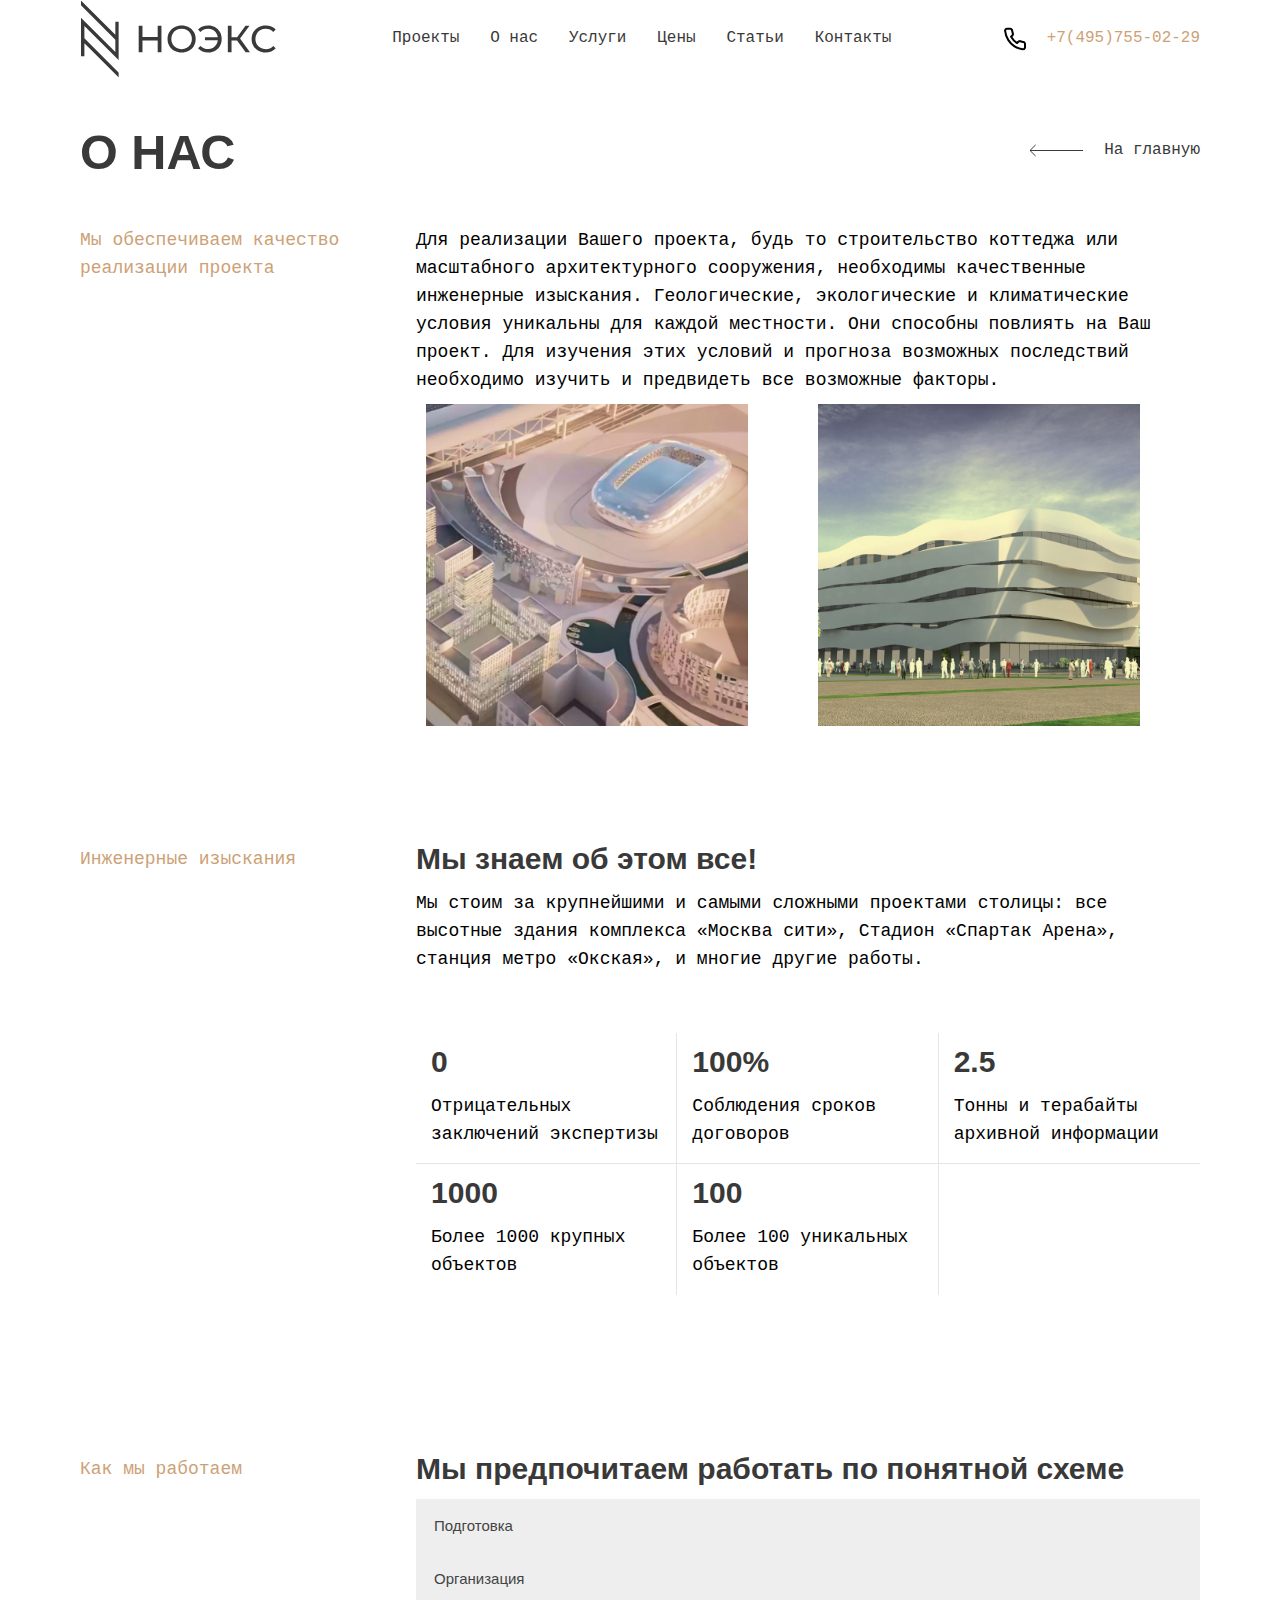
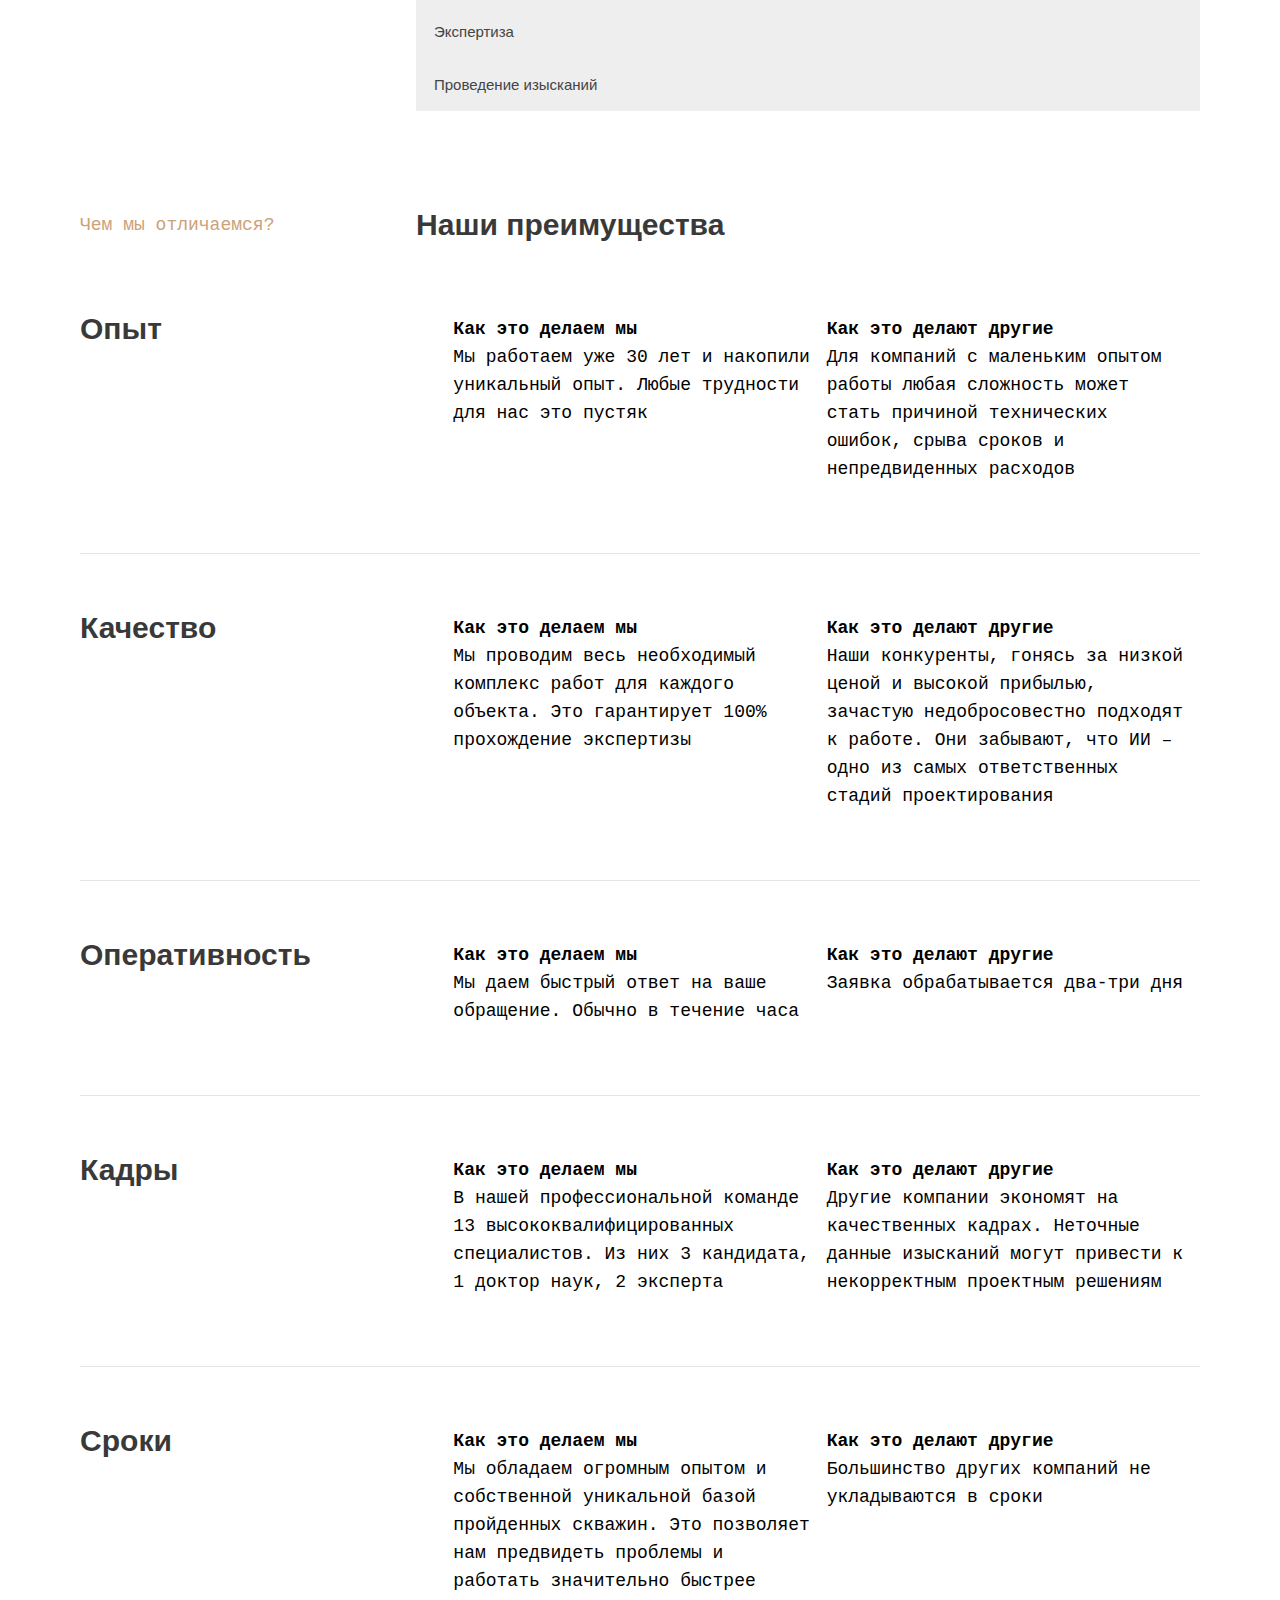
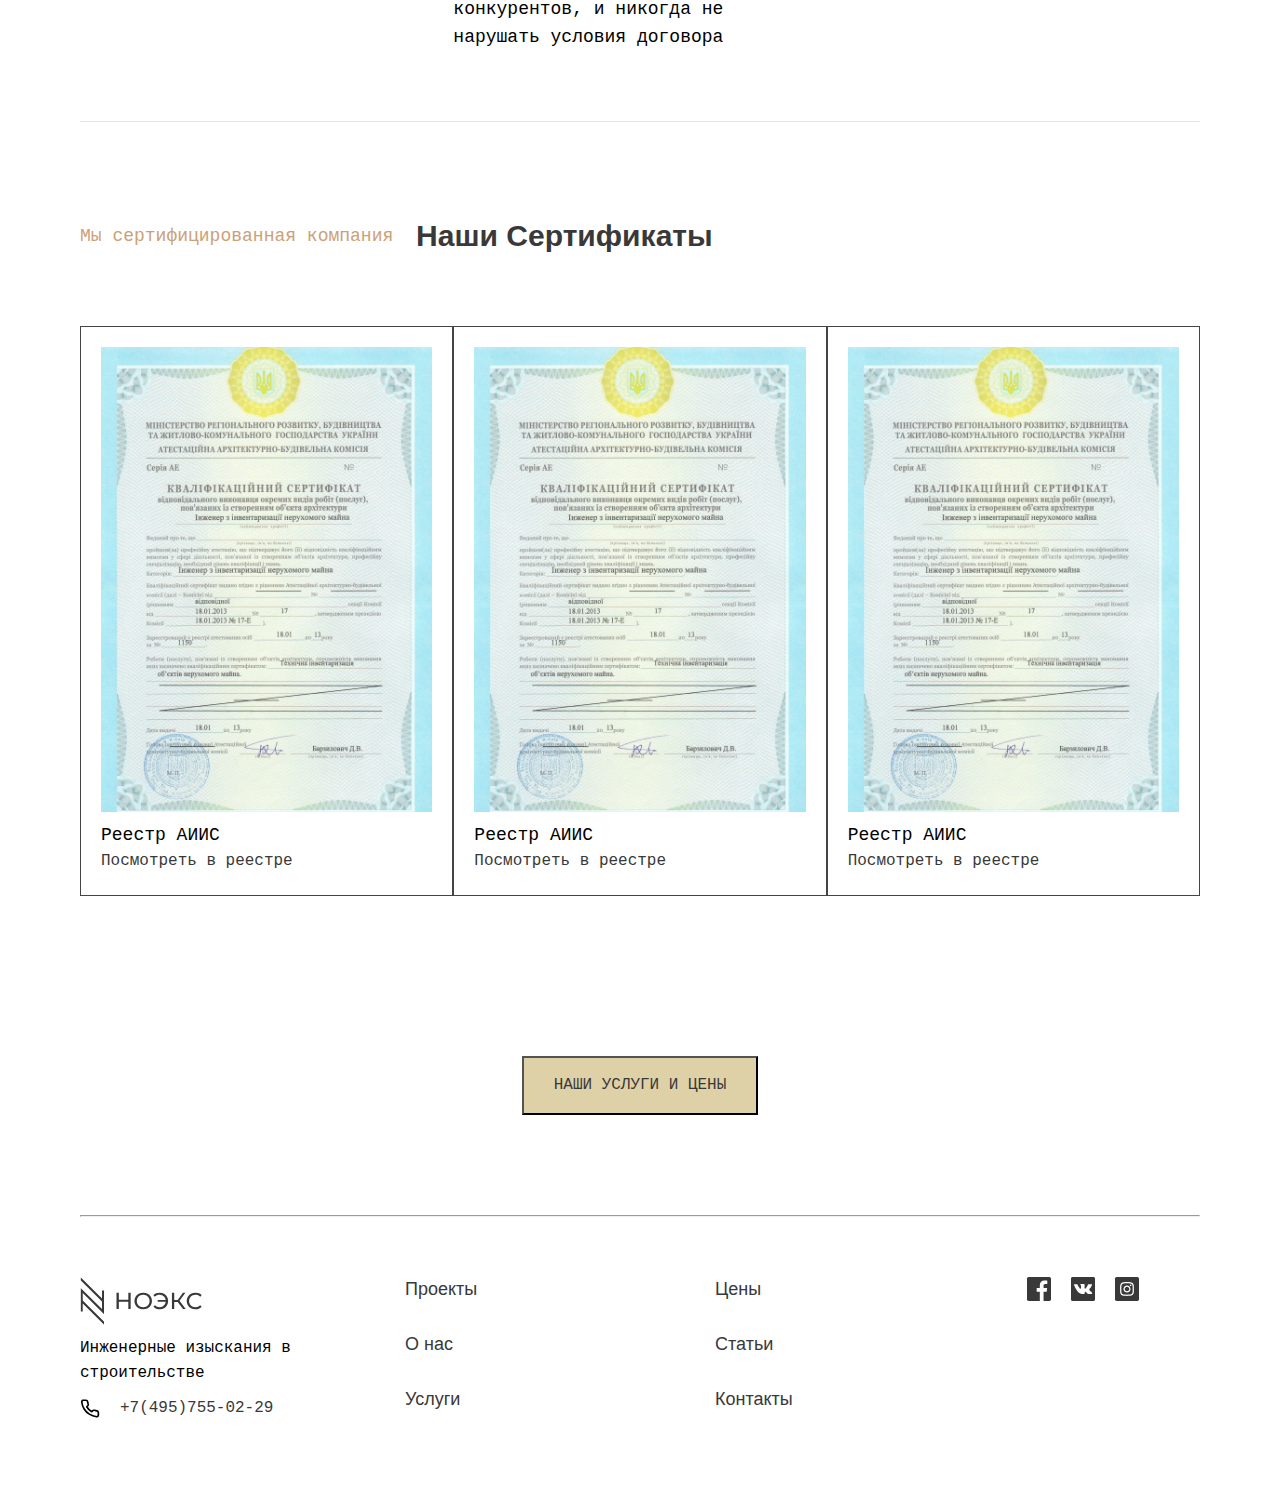
==== pages/about.html @ 6d57ddf1 "projects" ====
<!DOCTYPE html>
<html lang="ua">
<head>
    <meta charset="UTF-8">
    <meta name="viewport" content="width=device-width, initial-scale=1">
    <title>О нас</title>
    <link rel="stylesheet" href="../css/style.css">
</head>
<body>
<header>
    <div class="container">
        <div class="header">
            <div class="hamburger-menu">
                <input id="menu__toggle" type="checkbox"/>
                <label class="menu__btn" for="menu__toggle">
                    <span></span>
                </label>

                <ul class="menu__box">
                    <li><a class="menu__item" href="projects.html">Проекты</a></li>
                    <li><a class="menu__item" href="about.html">О нас</a></li>
                    <li><a class="menu__item" href="services.html">Услуги</a></li>
                    <li><a class="menu__item" href="prices.html">Цены</a></li>
                    <li><a class="menu__item" href="news.html">Статьи</a></li>
                    <li><a class="menu__item" href="contacts.html">Контакты</a></li>
                </ul>
            </div>
            <div class="logo">
                <img alt="logo" src="../images/icons/logo.svg">
            </div>
            <div class="menu_phone">
                <a href="tel:+74957550229">
                    <img src="../images/icons/phone.svg" alt="phone">
                </a>
            </div>
            <div class="navbar">
                <ul>
                    <li><a href="projects.html">Проекты</a></li>
                    <li><a href="about.html">О нас</a></li>
                    <li><a href="services.html">Услуги</a></li>
                    <li><a href="prices.html">Цены</a></li>
                    <li><a href="news.html">Статьи</a></li>
                    <li><a href="contacts.html">Контакты</a></li>
                </ul>
            </div>
            <div class="phone">
                <a href="tel:+74957550229">
                    <img src="../images/icons/phone.svg" alt="phone">
                    +7(495)755-02-29
                </a>
            </div>
        </div>
    </div>
</header>
<main>
    <div class="container">
        <div class="container-tittle">
            <div>
                <h1>О нас</h1>
            </div>
            <div>
                <a href="../index.html">
                    <img src="../images/arrow.svg" alt="arrow">
                    На главную
                </a>
            </div>
        </div>
        <section class="section section-2">
            <div class="section-container">
                <div class=" flex flex-row info-side">
                    <p class="category">Мы обеспечиваем качество реализации проекта</p>
                </div>
                <div class="flex flex-column content-side">
                    <div>
                        <p>Для реализации Вашего проекта, будь то строительство коттеджа или масштабного архитектурного
                            сооружения, необходимы качественные инженерные изыскания. Геологические, экологические и
                            климатические условия уникальны для каждой местности. Они способны повлиять на Ваш проект.
                            Для изучения этих условий и прогноза возможных последствий необходимо изучить и предвидеть
                            все возможные факторы.</p>
                    </div>
                    <div class="flex flex-row justify-container-between">
                        <div class="img-container">
                            <img src="../images/about/sec-1_img-1.png" alt="img-1">
                        </div>
                        <div class="img-container">
                            <img src="../images/about/sec-1_img-2.png" alt="img-2">
                        </div>
                    </div>

                </div>
            </div>
        </section>
        <section class="section section-3">
            <div class="section-container">
                <div class="flex flex-row info-side">
                    <p class="category">Инженерные изыскания</p>
                </div>
                <div class="flex flex-column content-side">
                    <div class="">
                        <h3>Мы знаем об этом все!</h3>
                        <p>Мы стоим за крупнейшими и самыми сложными проектами столицы: все высотные здания комплекса
                            «Москва сити», Стадион «Спартак Арена», станция метро «Окская», и многие другие работы.</p>
                    </div>
                    <div class="item-container">
                        <div class="item border-bottom border-right">
                            <h3>0</h3>
                            <p>Отрицательных заключений экспертизы</p>
                        </div>
                        <div class="item border-bottom border-right">
                            <h3>100%</h3>
                            <p>Соблюдения сроков договоров</p>
                        </div>
                        <div class="item border-bottom">
                            <h3>2.5</h3>
                            <p>Тонны и терабайты архивной информации</p>
                        </div>
                        <div class="item border-right ">
                            <h3>1000</h3>
                            <p>Более 1000 крупных объектов</p>
                        </div>
                        <div class="item border-right">
                            <h3>100</h3>
                            <p>Более 100 уникальных объектов</p>
                        </div>
                    </div>
                </div>
            </div>
        </section>
        <section class="section section-4">
            <div class="section-container">
                <div class="category info-side">
                    <p>Как мы работаем</p>
                </div>
                <div class="flex flex-column content-side">
                    <div>
                        <h3>Мы предпочитаем работать по понятной схеме</h3>
                    </div>
                    <div class="accordion-container">
                        <!--TODO:accordion                        -->
                        <button class="accordion">Подготовка</button>
                        <div class="panel">Lorem ipsum dolor sit amet, consectetur adipisicing elit. Quisquam repellat
                            similique vero voluptate? A commodi cupiditate dicta, dignissimos dolor earum illum itaque,
                            iusto nesciunt officia officiis omnis ratione rerum sunt.
                        </div>
                        <button class="accordion">Организация</button>
                        <div class="panel">Lorem ipsum dolor sit amet, consectetur adipisicing elit. Alias aliquid amet
                            atque, culpa debitis dolore esse illum ipsa iure laboriosam laborum libero maxime odio omnis
                            pariatur quas, quis quos sit.
                        </div>
                        <button class="accordion">Экспертиза</button>
                        <div class="panel">Lorem ipsum dolor sit amet, consectetur adipisicing elit. Accusamus aut autem
                            blanditiis ea, esse eveniet facere id ipsam ipsum modi molestiae neque officia quae quia quo
                            sunt tenetur voluptas voluptatem!
                        </div>
                        <button class="accordion">Проведение изысканий</button>
                        <div class="panel">Lorem ipsum dolor sit amet, consectetur adipisicing elit. Adipisci aspernatur
                            beatae commodi dolor est expedita ipsum, itaque, modi natus, odio officia optio sunt ullam!
                            Cumque quibusdam quis totam. Ea, laboriosam?
                        </div>
                    </div>

                </div>
            </div>
        </section>
        <section class="section section-5">
            <div class="section-container flex-column">
                <div class="flex flex-row">
                    <div class="info-side">
                        <p class="category">Чем мы отличаемся?</p>
                    </div>
                    <div class="content-side">
                        <h3>Наши преимущества</h3>
                    </div>

                </div>
                <div>
                    <div class="flex flex-row item-container">
                        <div class="item">
                            <h3>Опыт</h3>
                        </div>
                        <div class="item">
                            <h4>Как это делаем мы</h4>
                            <p>Мы работаем уже 30 лет и накопили уникальный опыт. Любые трудности для нас это пустяк</p>
                        </div>
                        <div class="item">
                            <h4>Как это делают другие</h4>
                            <p>Для компаний с маленьким опытом работы любая сложность может стать причиной технических
                                ошибок, срыва сроков и непредвиденных расходов</p>
                        </div>
                    </div>
                    <div class="flex flex-row item-container">
                        <div class="item">
                            <h3>Качество</h3>
                        </div>
                        <div class="item">
                            <h4>Как это делаем мы</h4>
                            <p>Мы проводим весь необходимый комплекс работ для каждого объекта. Это гарантирует 100%
                                прохождение экспертизы</p>
                        </div>
                        <div class="item">
                            <h4>Как это делают другие</h4>
                            <p>Наши конкуренты, гонясь за низкой ценой и высокой прибылью, зачастую недобросовестно
                                подходят к работе. Они забывают, что ИИ – одно из самых ответственных стадий
                                проектирования</p>
                        </div>
                    </div>
                    <div class="flex flex-row item-container">
                        <div class="item">
                            <h3>Оперативность</h3>
                        </div>
                        <div class="item">
                            <h4>Как это делаем мы</h4>
                            <p>Мы даем быстрый ответ на ваше обращение. Обычно в течение часа</p>
                        </div>
                        <div class="item">
                            <h4>Как это делают другие</h4>
                            <p>Заявка обрабатывается два-три дня</p>
                        </div>
                    </div>
                    <div class="flex flex-row item-container">
                        <div class="item">
                            <h3>Кадры</h3>
                        </div>
                        <div class="item">
                            <h4>Как это делаем мы</h4>
                            <p>В нашей профессиональной команде 13 высококвалифицированных специалистов. Из них 3
                                кандидата, 1 доктор наук, 2 эксперта</p>
                        </div>
                        <div class="item">
                            <h4>Как это делают другие</h4>
                            <p>Другие компании экономят на качественных кадрах. Неточные
                                данные изысканий могут привести
                                к некорректным проектным решениям</p>
                        </div>
                    </div>
                    <div class="flex flex-row item-container">
                        <div class="item">
                            <h3>Сроки</h3>
                        </div>
                        <div class="item">
                            <h4>Как это делаем мы</h4>
                            <p>Мы обладаем огромным опытом и собственной уникальной базой пройденных скважин. Это
                                позволяет нам предвидеть проблемы и работать значительно быстрее конкурентов, и никогда
                                не нарушать условия договора</p>
                        </div>
                        <div class="item">
                            <h4>Как это делают другие</h4>
                            <p>Большинство других компаний не укладываются в сроки</p>
                        </div>
                    </div>
                </div>
            </div>
        </section>
        <section class="section section-6">
            <div class="flex flex-row">
                <div class="info-side">
                    <p class="category">Мы сертифицированная компания</p>
                </div>
                <div class="content-side">
                    <h3>Наши Сертификаты</h3>
                </div>
            </div>
            <div class="flex flex-row item-container">
                <div class="certificate-container">
                    <img src="../images/sec-6_img-1.jpeg" alt="">
                    <span>Реестр АИИС</span> <br>
                    <a href="#">Посмотреть в реестре</a>
                </div>
                <div class="certificate-container">
                    <img src="../images/sec-6_img-1.jpeg" alt="">
                    <span>Реестр АИИС</span> <br>
                    <a href="#">Посмотреть в реестре</a>
                </div>
                <div class="certificate-container">
                    <img src="../images/sec-6_img-1.jpeg" alt="">
                    <span>Реестр АИИС</span> <br>
                    <a href="#">Посмотреть в реестре</a>
                </div>
            </div>
        </section>
        <section class="section section-7">
            <div>
                <button class="btn-price">
                    <a class="upper-case" href="#">наши Услуги и цены</a>
                </button>
            </div>
        </section>

    </div>
</main>
<footer>
    <div class="container">
        <hr>
        <div class="footer">
            <div class="footer-mobile">
                <div class="footer-logo">
                    <img alt="logo" src="../images/icons/logo.svg">
                </div>
                <p>Инженерные изыскания в строительстве</p>
                <div class="footer-phone">
                    <a href="tel:+74957550229">
                        <img src="../images/icons/phone.svg" alt="phone">
                        +7(495)755-02-29
                    </a>
                </div>
            </div>
            <div class="footer-link">
                <ul>
                    <li><a href="projects.html">Проекты</a></li>
                    <li><a href="about.html">О нас</a></li>
                    <li><a href="services.html">Услуги</a></li>
                </ul>
                <ul>
                    <li><a href="prices.html">Цены</a></li>
                    <li><a href="news.html">Статьи</a></li>
                    <li><a href="contacts.html">Контакты</a></li>
                </ul>
            </div>
            <div>
                <ul class="social-links">
                    <li>
                        <a href="#">
                            <img src="../images/icons/facebook.svg" alt="facebook">
                        </a>
                    </li>
                    <li>
                        <a href="#" class="twitter">
                            <img src="../images/icons/twitter.svg" alt="twitter">
                        </a>
                    </li>
                    <li>
                        <a href="#">
                            <img src="../images/icons/instagram.svg" alt="instagram">
                        </a>
                    </li>
                </ul>
            </div>
        </div>
    </div>
</footer>
<script src="../js/index.js"></script>
</body>
</html>
---- css/style.css ----
@import "about.css";
@import "prices.css";
@import "contacts.css";
@import "projects.css";

* {
    box-sizing: border-box;
    margin: 0;
    padding: 0;
}

html, body {
    font-family: 'Courier Prime', monospace;
    font-size: 18px;
    line-height: 28px;
}

h1, h2, h3 {
    font-family: 'Montserrat', sans-serif;
    font-weight: 700;
    color: #393939;
}

h1 {
    font-size: 2.7rem;
}

h2 {
    font-size: 2rem;
}

h3 {
    font-size: 1.67rem;
}

a {
    display: flex;
    text-decoration: none;
    color: #393939;
}

p {
    font-family: 'Courier New', sans-serif;
    font-style: normal;
    font-weight: 400;
    font-size: 1rem;
}

img {
    max-width: 100%;
}

.upper-case {
    text-transform: uppercase;
}

.container {
    max-width: 1140px;
    margin: 0 auto;
    padding: 0 10px;
}
.container-tittle {
    display: flex;
    justify-content: space-between;
    margin-top: 60px;
    margin-bottom: 60px;
}

.container-tittle img{
    margin-right: 20px;
}

.container-tittle h1 {
    text-transform: uppercase;
}

.header {
    display: flex;
    justify-content: space-between;
}

.logo {
    display: flex;
}

.navbar {
    display: flex;
    align-items: center;
}

.navbar li {
    display: inline-block;
    padding: 10px;
    font-weight: 700;
}

.navbar a:hover {
    color: #DFD1A7;
    transition: all 0.3s ease-in-out;
}

.phone {
    display: flex;
    align-items: center;
    font-weight: 700;
    white-space: nowrap;
}

.phone img {
    margin-right: 20px;
}

.hamburger-menu {
    display: none;
}

.menu_phone {
    display: none;
}

.footer {
    display: grid;
    grid-template-columns: 1fr 2fr 1fr;
    grid-column-gap: 90px;
    margin-top: 60px;
    margin-bottom: 60px;
}

.footer p, a {
    font-family: 'Courier Prime', monospace;
    font-size: 0.888rem;
    font-weight: 400;
    line-height: 1.4rem;
}

.footer-logo {
    width: 125px;
    height: 49px;
    margin-bottom: 10px;
}

.footer-phone {
    margin-top: 10px;
    white-space: nowrap;
}

.footer-phone img {
    width: 20px;
    margin-right: 20px;
}

.footer-link {
    display: grid;
    grid-template-columns: 1fr 1fr;
    grid-column-gap: 150px;
}

.footer-link li {
    display: block;
    margin-bottom: 30px;
}

.footer-link a {
    font-family: 'Montserrat', sans-serif;
    font-size: 1rem;
    font-weight: 400;
    line-height: 1.4rem;
}

.footer-link a:hover {
    color: #DFD1A7;
    transition: all 0.3s ease-in-out;
}

.social-links {
    display: flex;
    justify-content: center;
}

.twitter {
    margin-right: 20px;
    margin-left: 20px;
}

.social-links li {
    display: inline-block;
}

.social-links a:hover {
    color: #DFD1A7;
    transition: all 0.3s ease-in-out;
}


.container-carousel {
    margin: 20px 20px 60px;
}


.carousel-items, .carousel-labels {
    margin: 0;
    padding: 0;
    list-style: none;
    display: block;
}

.carousel-item {
    display: block;
    float: left;
}

.carousel-wrapper {
    position: relative;
    padding-bottom: 39%;
    overflow: hidden;
}


.carousel-items {
    width: 400%;
    height: 100%;
    position: absolute;
    left: 0;
    top: 0;
    z-index: 1;
    transition: left .5s ease-out;
    -o-transition: left .5s ease-out;
    -ms-transition: left .5s ease-out;
    -moz-transition: left .5s ease-out;
    -webkit-transition: left .5s ease-out;
}

.carousel-item {
    width: 25%;
    height: 100%;
    position: relative;
}

.carousel-labels {
    position: absolute;
    z-index: 2;
    left: 15%;
    bottom: 10%;
    height: 20px;
}

.img-text {
    position: absolute;
    top: 10%;
    left: 15%;
    width: 75%;
}

.img-text h1 {
    color: #F2F2F2;
    font-size: 2rem;
    line-height: 150%;
}

.img-text p {
    color: #BBBCBC;
    line-height: 150%;
    margin-top: 10px;
    margin-bottom: 20px;
}

.main-btn {
    font-weight: 700;
    padding: 15px 20px;
    background: #DFD1A7;
    cursor: pointer;
    display: flex;
    justify-content: center;
}

.main-btn:first-child {
    margin-right: 10px;
}

.block-btn {
    display: flex;
    position: absolute;
    left: 45%;
    bottom: 10%;
}

.carousel-selector {
    display: none;
}

.carousel-label {
    display: inline-block;
}

.carousel-label label {
    width: 36px;
    height: 10px;
    border-radius: 100px;
    background-color: #393939;
    display: block;
    cursor: pointer;
}

#slide1:checked ~ .carousel-items {
    left: 0;
}

#slide1:checked ~ .carousel-labels .carousel-label:nth-child(1) label {
    background-color: #CDA177;
}

#slide2:checked ~ .carousel-items {
    left: -100%;
}

#slide2:checked ~ .carousel-labels .carousel-label:nth-child(2) label {
    background-color: #CDA177;
}

#slide3:checked ~ .carousel-items {
    left: -200%;
}

#slide3:checked ~ .carousel-labels .carousel-label:nth-child(3) label {
    background-color: #CDA177;
}

#slide4:checked ~ .carousel-items {
    left: -300%;
}

#slide4:checked ~ .carousel-labels .carousel-label:nth-child(4) label {
    background-color: #CDA177;
}

.mobile-img {
    display: none;
}

.home-page {
    margin-bottom: 60px;
}

.home-page h2 {
    margin-bottom: 60px;
    line-height: 2.5rem;
}

.home-page-block {
    display: grid;
    grid-template-columns: 1fr 2fr;
}

.orange-text p {
    color: #CDA177;
}

.documentation-text p {
    margin-bottom: 30px;
}

.second-block {
    display: flex;
    justify-content: space-between;
    align-items: center;
    margin-bottom: 30px;
}

.second-block-text {
    width: 536px;
}

.second-block-text h3 {
    font-size: 1.333rem;
    font-weight: 600;
    margin-top: 30px;
    margin-bottom: 30px;
}

.survey-text-order p {
    margin-bottom: 30px;
}

.about-service {
    display: flex;
    justify-content: center;
}

.about-service > div {
    padding: 30px 90px;
    background: #F8F8F8;
}

.about-service .about-us {
    margin-right: 60px;
}

.about-service a {
    margin-top: 20px;
    text-decoration-line: underline;
    color: #CDA177;
}

.goals-and-objectives {
    grid-template-rows: repeat(3, 1fr);
}

.goals-and-objectives p {
    margin-bottom: 60px;
}

.construction-surveying {
    display: flex;
}

.big-tripod {
    background: url("/images/index/big-tripod.jpg") no-repeat;
    width: 524px;
}

.construction-surveying-text {
    width: 676px;
    padding: 10px 30px;
    background: #F2F2F2;
}

.construction-surveying-text p {
    margin-bottom: 20px;
    font-size: 14px;
    line-height: 1.5rem;
}


.contact-us {
    display: grid;
    grid-template-columns: repeat(3, 1fr);
}

.terms-consent p {
    margin-bottom: 20px;
    font-size: 14px;
    line-height: 1.5rem;
}

.orange-text a {
    display: inline-block;
    color: #CDA177;
    text-decoration: underline;
}

.contact-us .group {
    position: relative;
    margin-bottom: 30px;
}

.contact-us input {
    font-size: 0.888rem;
    padding: 10px;
    display: block;
    width: 90%;
    border: none;
    border-bottom: 1px solid #393939;
}

.contact-us input:focus {
    outline: none;
}

.contact-us label {
    color: #999;
    font-size: 18px;
    position: absolute;
    pointer-events: none;
    left: 10px;
    top: 15px;
    transition: 0.2s ease all;
    -moz-transition: 0.2s ease all;
    -webkit-transition: 0.2s ease all;
}

/* active state */
.contact-us input:focus ~ label,
.contact-us input:valid ~ label {
    top: -15px;
    font-size: 0.777rem;
    color: #393939;
}

@media  screen and (max-width: 767px) {
    h1{
        font-size: 2rem;
    }
    h2{
        font-size: 1.5rem;
    }
    h3{
        font-size: 1.3rem;
    }
    .container {
        margin: 0 20px;
    }

    .header {
        justify-content: space-around;
        margin-top: 20px;
    }
    .container-tittle {
        flex-direction: column;
    }
    .container-tittle h1{
        line-height: 34px;
        margin-bottom: 16px;
    }



    .logo {
        width: 100px;
        height: 39px;
    }

    .navbar {
        display: none;
    }

    .phone {
        display: none;
    }

    .hamburger-menu {
        display: block;
    }

    .menu_phone {
        display: flex;
        align-items: center;
    }

    #menu__toggle {
        opacity: 0;
    }

    #menu__toggle:checked ~ .menu__btn > span {
        transform: rotate(45deg);
    }

    #menu__toggle:checked ~ .menu__btn > span::before {
        top: 0;
        transform: rotate(0);
    }

    #menu__toggle:checked ~ .menu__btn > span::after {
        top: 0;
        transform: rotate(90deg);
    }

    #menu__toggle:checked ~ .menu__box {
        visibility: visible;
        left: 0;
    }

    .menu__btn {
        display: flex;
        align-items: center;
        position: fixed;
        top: 20px;
        left: 20px;
        width: 26px;
        height: 26px;
        cursor: pointer;
        z-index: 1;
    }

    .menu__btn > span,
    .menu__btn > span::before,
    .menu__btn > span::after {
        display: block;
        position: absolute;
        width: 100%;
        height: 2px;
        background-color: #616161;
        transition-duration: .25s;
    }

    .menu__btn > span::before {
        content: '';
        top: -8px;
    }

    .menu__btn > span::after {
        content: '';
        top: 8px;
    }

    .menu__box {
        display: block;
        position: fixed;
        visibility: hidden;
        top: 0;
        left: -100%;
        width: 300px;
        height: 100%;
        margin: 0;
        padding: 80px 0;
        list-style: none;
        background-color: #e9ecef;
        box-shadow: 1px 0 6px rgba(0, 0, 0, .2);
        transition-duration: .25s;
    }

    .menu__item {
        display: block;
        padding: 12px 24px;
        color: #333;
        text-decoration: none;
        transition-duration: .25s;
    }

    .menu__item:hover {
        background-color: #CFD8DC;
    }

    .footer {
        display: grid;
        grid-template-columns: 1fr;
        justify-content: center;
    }

    .footer p {
        text-align: center;
    }

    .footer-mobile {
        display: flex;
        flex-direction: column;
        align-items: center;
    }

    .footer-link {
        order: 2;
        display: flex;
        justify-content: center;
    }

    .social-links {
        margin-top: 30px;
        margin-bottom: 30px;
    }

    .img-text {
        left: 5%;
        width: 90%;
    }

    .img-text h1 {
        font-size: 1rem;
    }

    .img-text p {
        font-size: 0.777rem;
    }

    .main-btn {
        padding: 0 5px;
    }

    .block-btn a {
        font-size: 0.777rem;
    }

    .carousel-labels {
        left: 5%;
    }

    .home-page-block {
        display: block;
    }

    .home-page h2 {
        font-size: 1.5rem;
    }

    .home-page-block h3 {
        margin-bottom: 30px;
    }

    .orange-text p {
        margin-bottom: 60px;
    }

    .second-block {
        display: block;
    }

    .second-block img {
        margin-top: 30px;
    }

    .second-block a {
        justify-content: center;
    }

    .about-service {
        display: block;
    }

    .about-service .about-us {
        margin-right: 0;
        margin-bottom: 20px;
    }

    .construction-surveying {
        display: block;
    }

    .construction-surveying-text {
        width: 100%;
    }

    .second-block-text {
        width: 100%;
    }

    .about-service > div {
        padding: 30px 30px;
    }

    .big-tripod {
        background-size: cover;
        width: 100%;
        height: 360px;
    }

    .contact-us {
        display: flex;
        flex-wrap: wrap;
        justify-content: center;
    }

    .contact-us input {
        width: 280px;
        max-width: 100%;
    }
}

@media (min-width: 768px) and (max-width: 991px) {
    .img-text {
        left: 10%;
    }

    .img-text h1 {
        font-size: 1.5rem;
    }

    .main-btn {
        padding: 5px 10px;
    }

    .carousel-labels {
        left: 10%;
    }
}

@media (max-width: 575px) {
    .big-img {
        display: none;
    }

    .mobile-img {
        display: flex;
    }

    .block-btn {
        left: 15%;
        display: inline-block;
        width: 70%;
    }

    .main-btn:first-child {
        margin-right: 0;
        margin-bottom: 10px;
    }

    .carousel-wrapper {
        padding-bottom: 175%;
    }

    .carousel-item {
        display: flex;
        justify-content: center;
    }

    .img-text {
        top: 5%;
        left: 15%;
        width: 70%;
    }

    .carousel-labels {
        left: 15%;
        bottom: 0;
        display: flex;
        justify-content: space-evenly;
        width: 70%;
    }
}
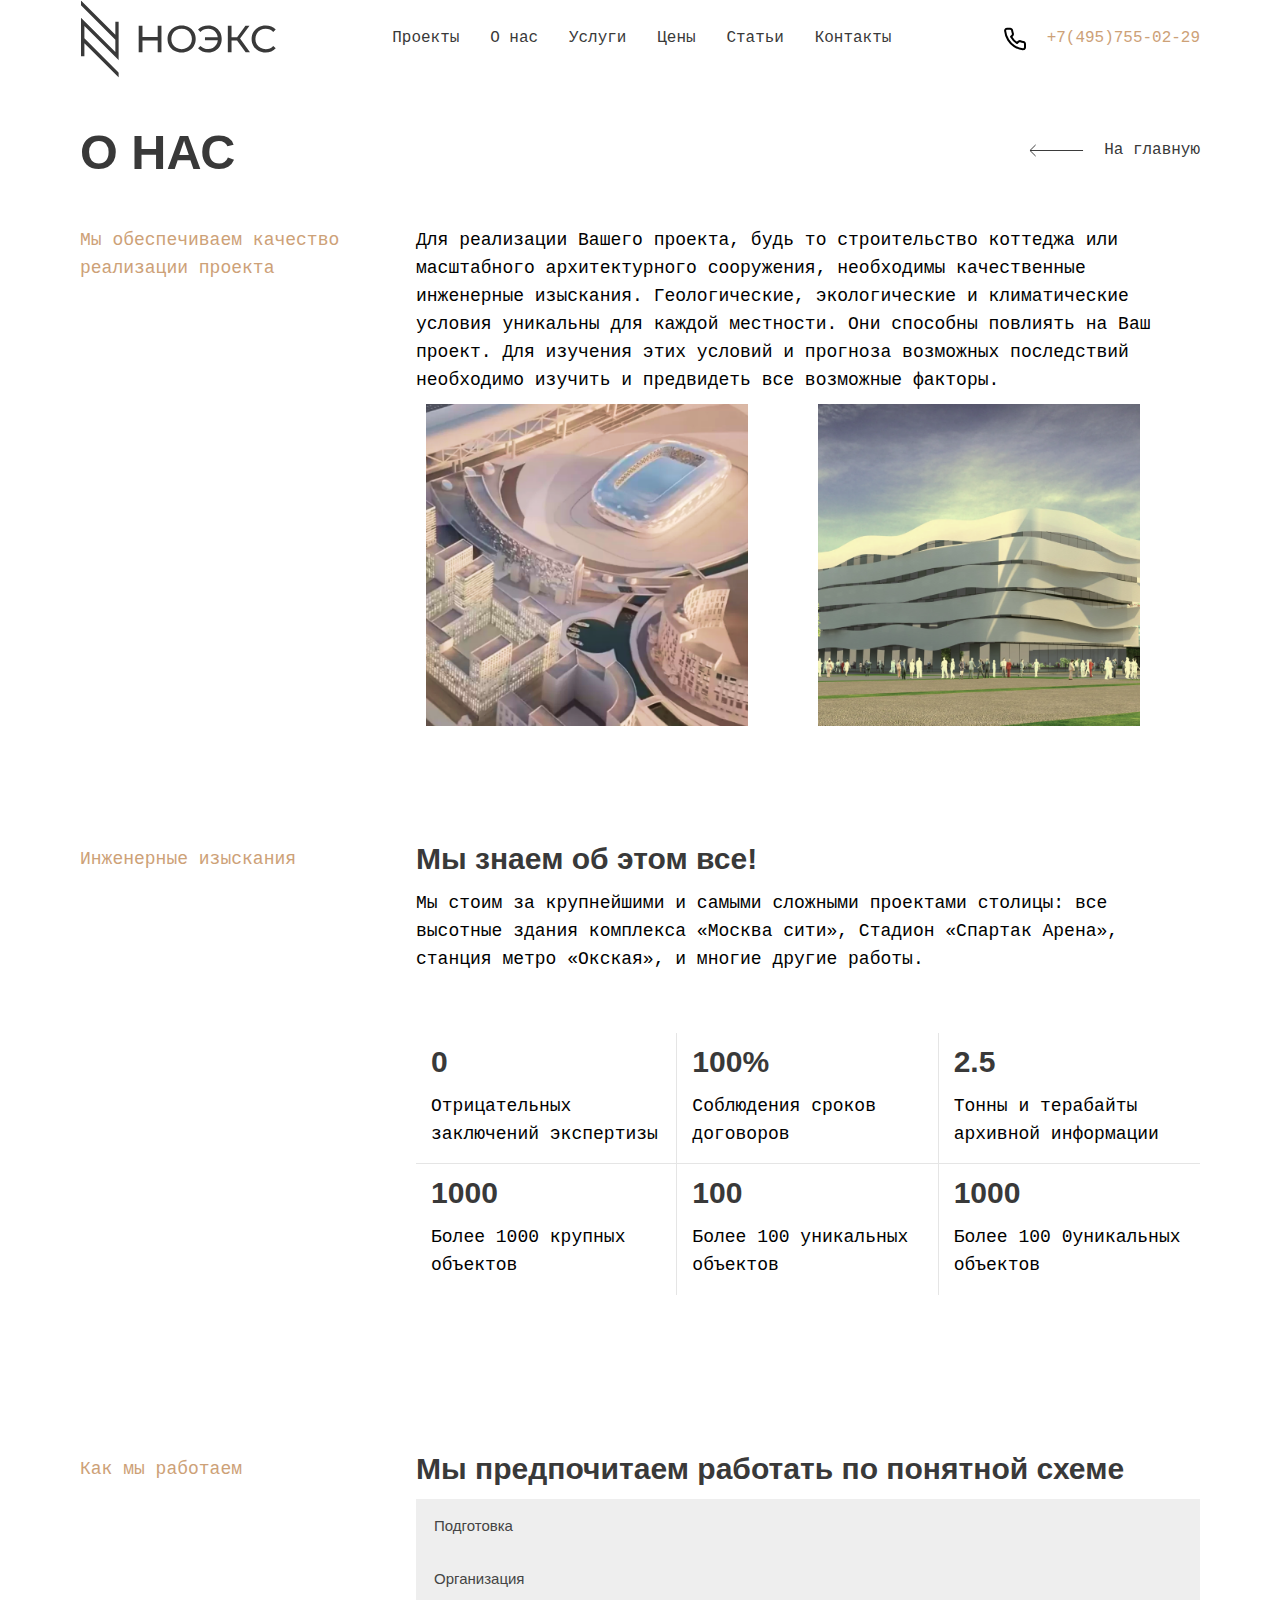
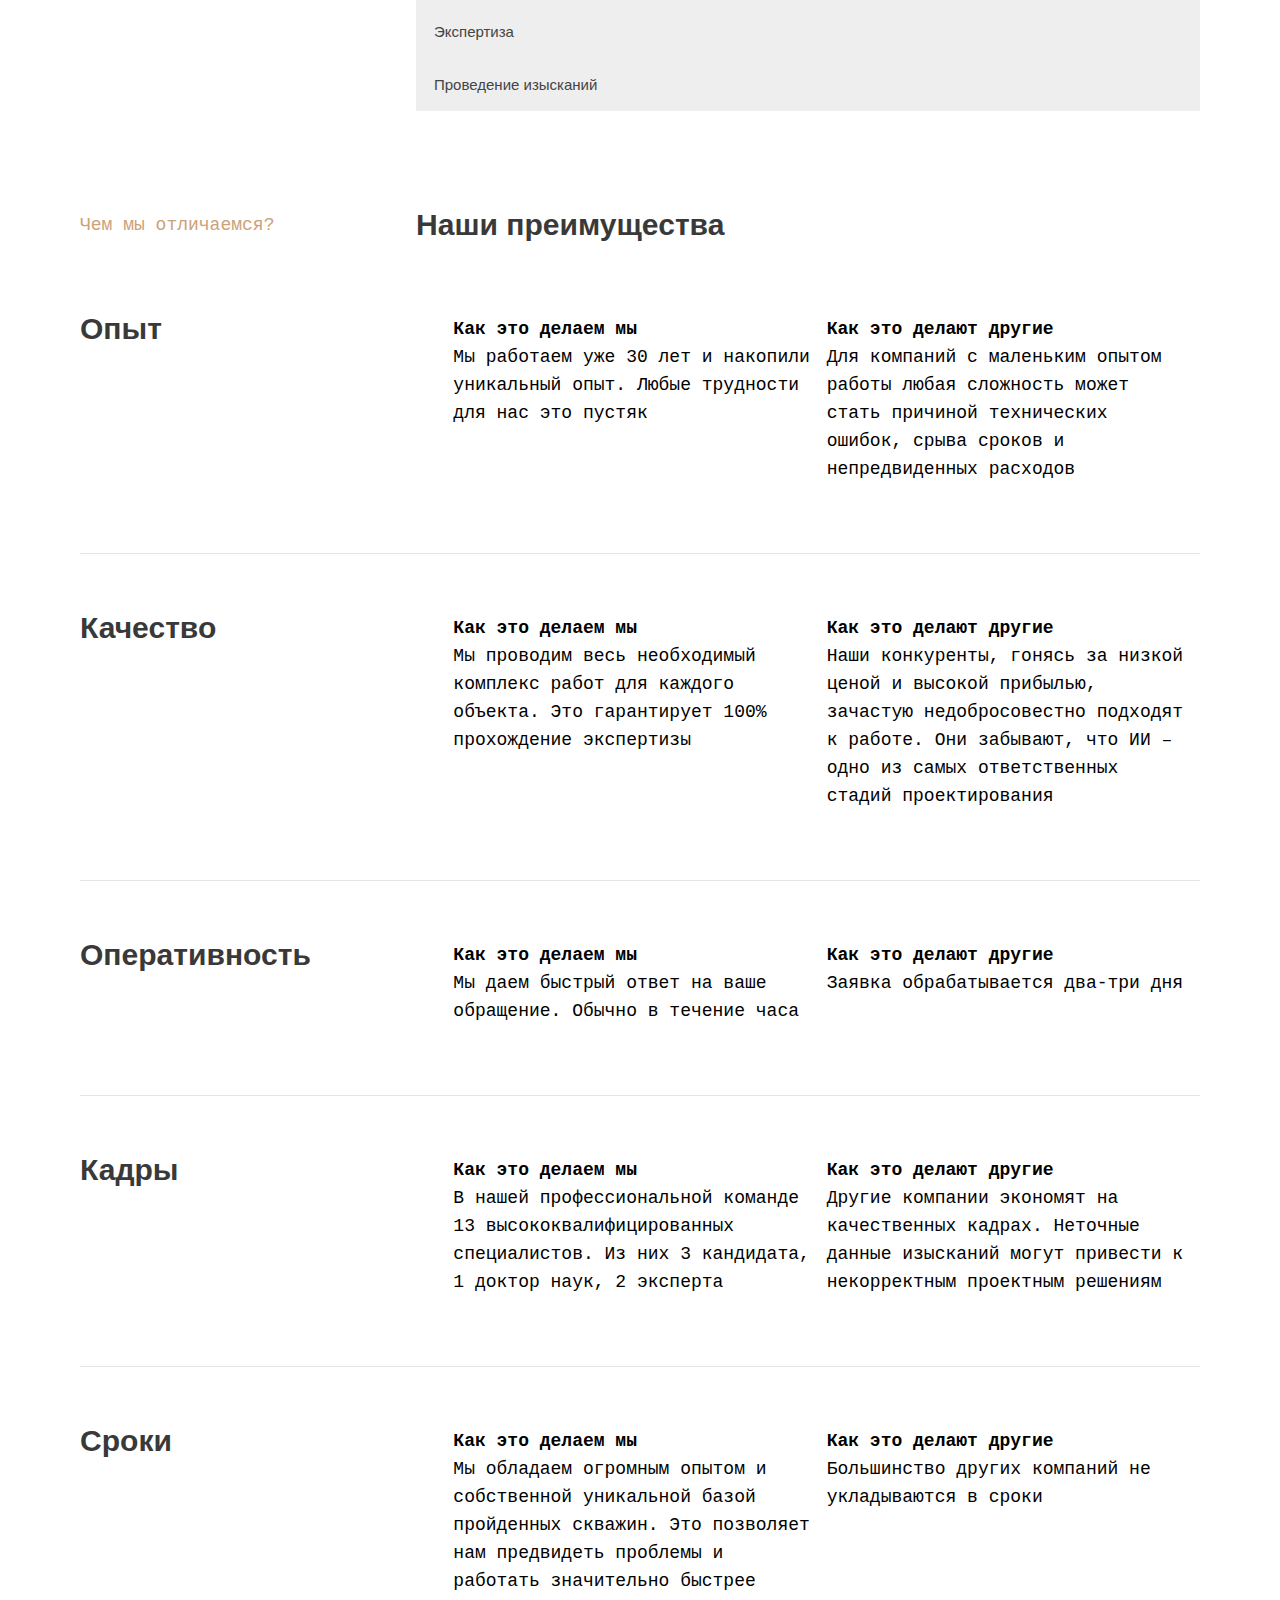
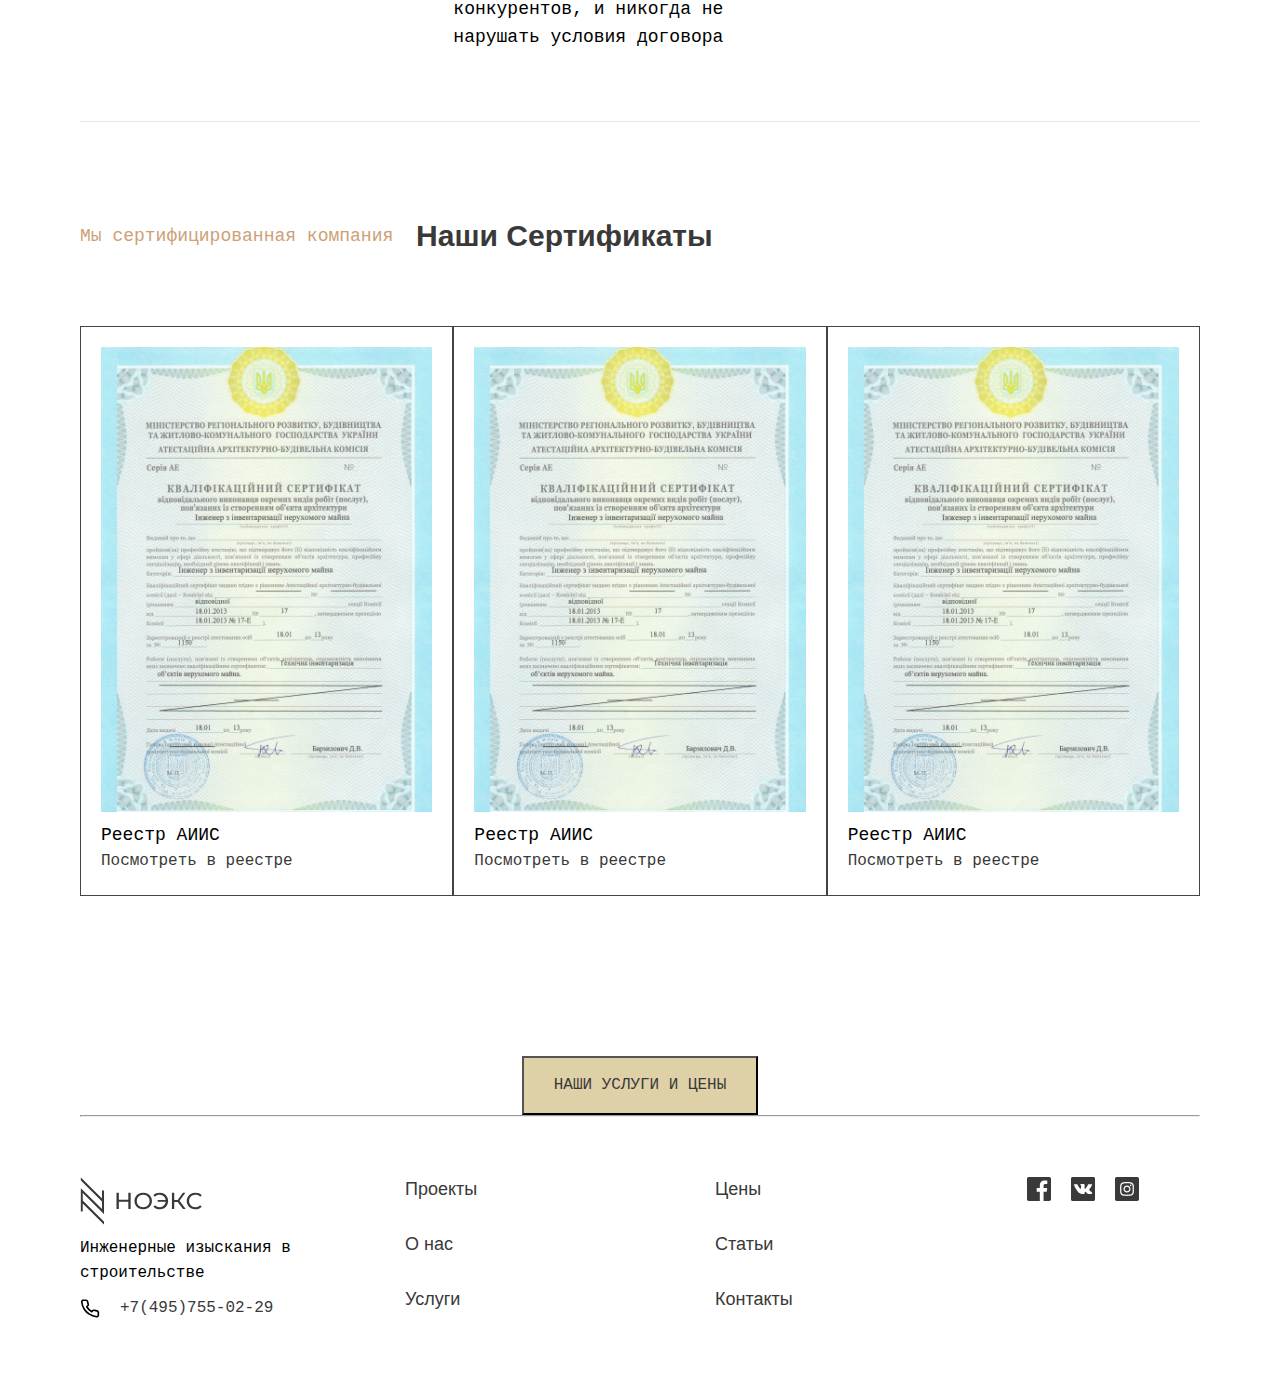
==== commit b5da8a14: "fix phone in mobile" ====
--- a/pages/about.html
+++ b/pages/about.html
@@ -26,7 +26,9 @@
                 </ul>
             </div>
             <div class="logo">
-                <img alt="logo" src="../images/icons/logo.svg">
+                <a href="../index.html">
+                    <img alt="logo" src="../images/icons/logo.svg">
+                </a>
             </div>
             <div class="menu_phone">
                 <a href="tel:+74957550229">
@@ -122,6 +124,10 @@
                             <h3>100</h3>
                             <p>Более 100 уникальных объектов</p>
                         </div>
+                        <div class="item">
+                            <h3>1000</h3>
+                            <p>Более 100 0уникальных объектов</p>
+                        </div>
                     </div>
                 </div>
             </div>
@@ -278,14 +284,11 @@
                 </div>
             </div>
         </section>
-        <section class="section section-7">
-            <div>
-                <button class="btn-price">
-                    <a class="upper-case" href="#">наши Услуги и цены</a>
-                </button>
-            </div>
-        </section>
-
+        <div>
+            <button class="btn-price">
+                <a class="upper-case" href="#">наши Услуги и цены</a>
+            </button>
+        </div>
     </div>
 </main>
 <footer>
--- a/css/style.css
+++ b/css/style.css
@@ -568,7 +568,7 @@
         width: 26px;
         height: 26px;
         cursor: pointer;
-        z-index: 1;
+        z-index: 6;
     }
 
     .menu__btn > span,
@@ -606,6 +606,7 @@
         background-color: #e9ecef;
         box-shadow: 1px 0 6px rgba(0, 0, 0, .2);
         transition-duration: .25s;
+        z-index: 5;
     }
 
     .menu__item {
@@ -661,7 +662,7 @@
     }
 
     .main-btn {
-        padding: 0 5px;
+        padding: 5px 5px;
     }
 
     .block-btn a {
@@ -758,6 +759,10 @@
 
     .carousel-labels {
         left: 10%;
+    }
+
+    .phone-number{
+        display: none;
     }
 }
 
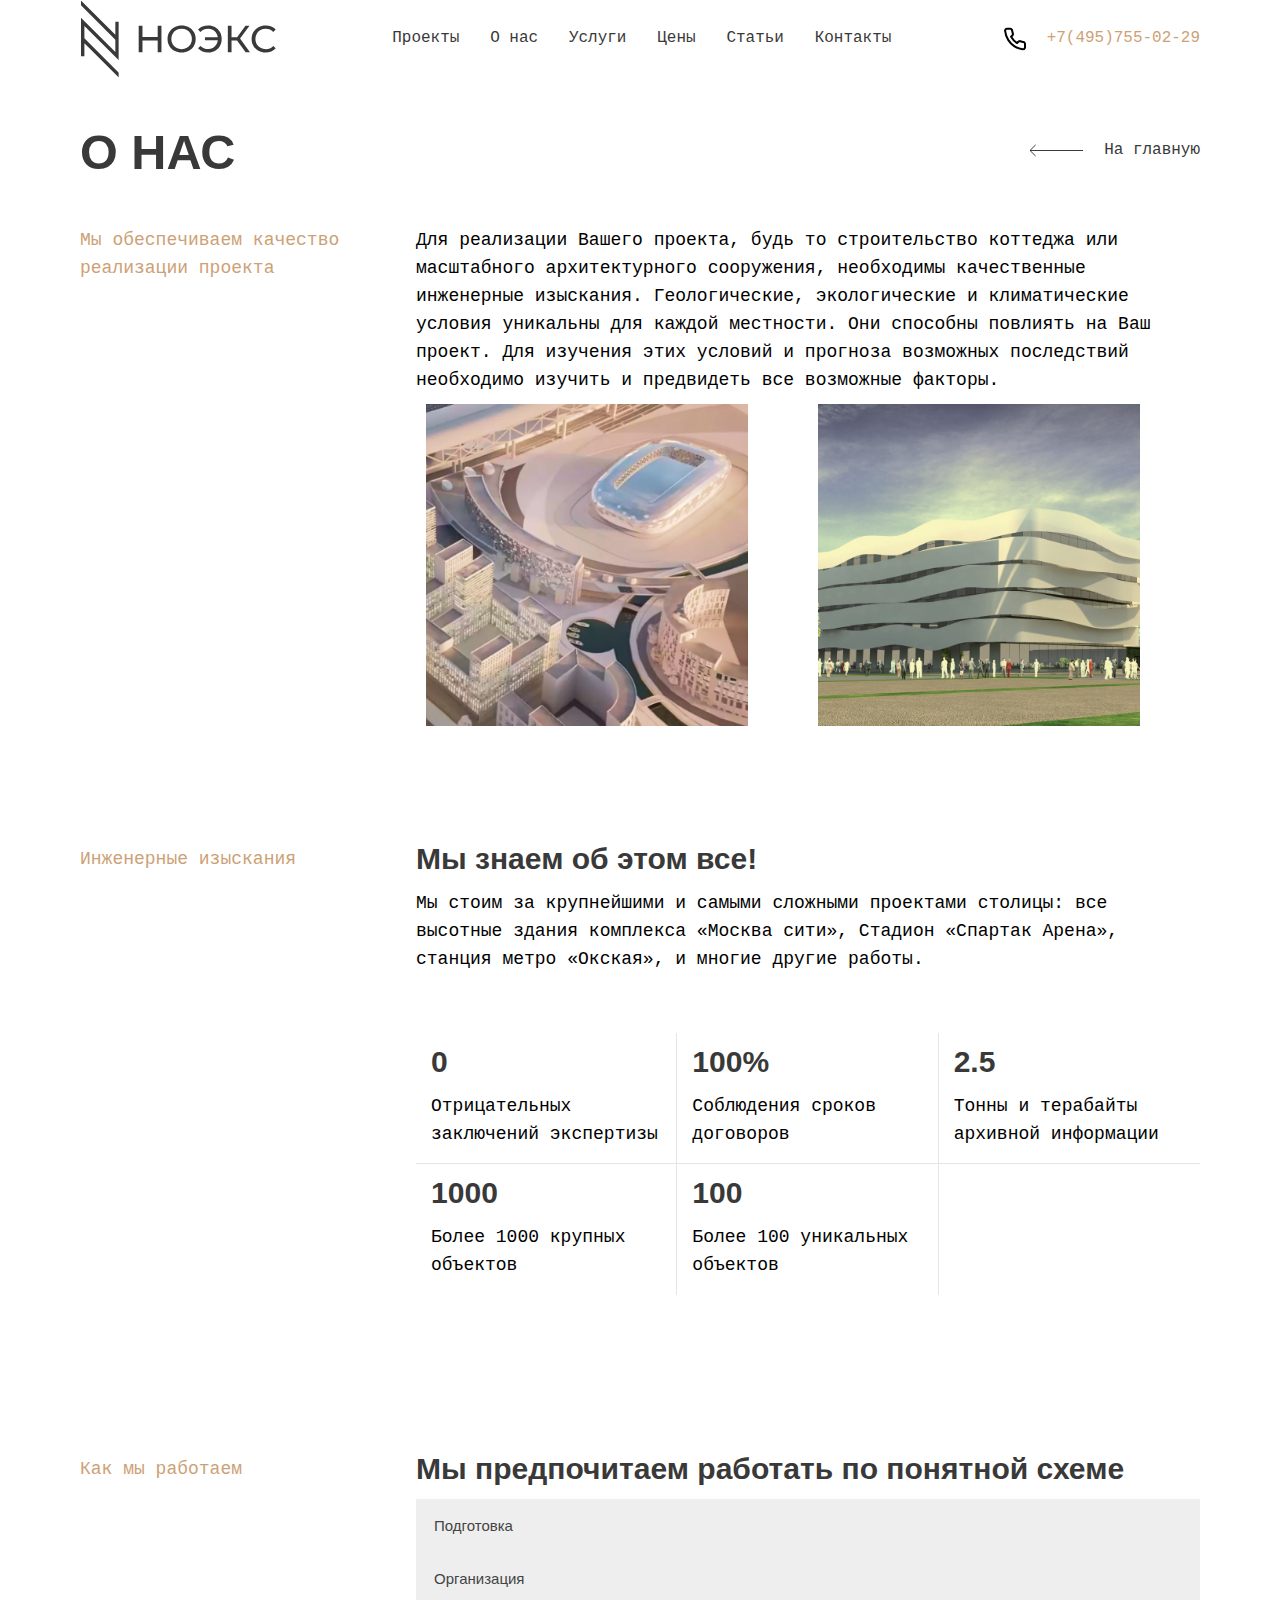
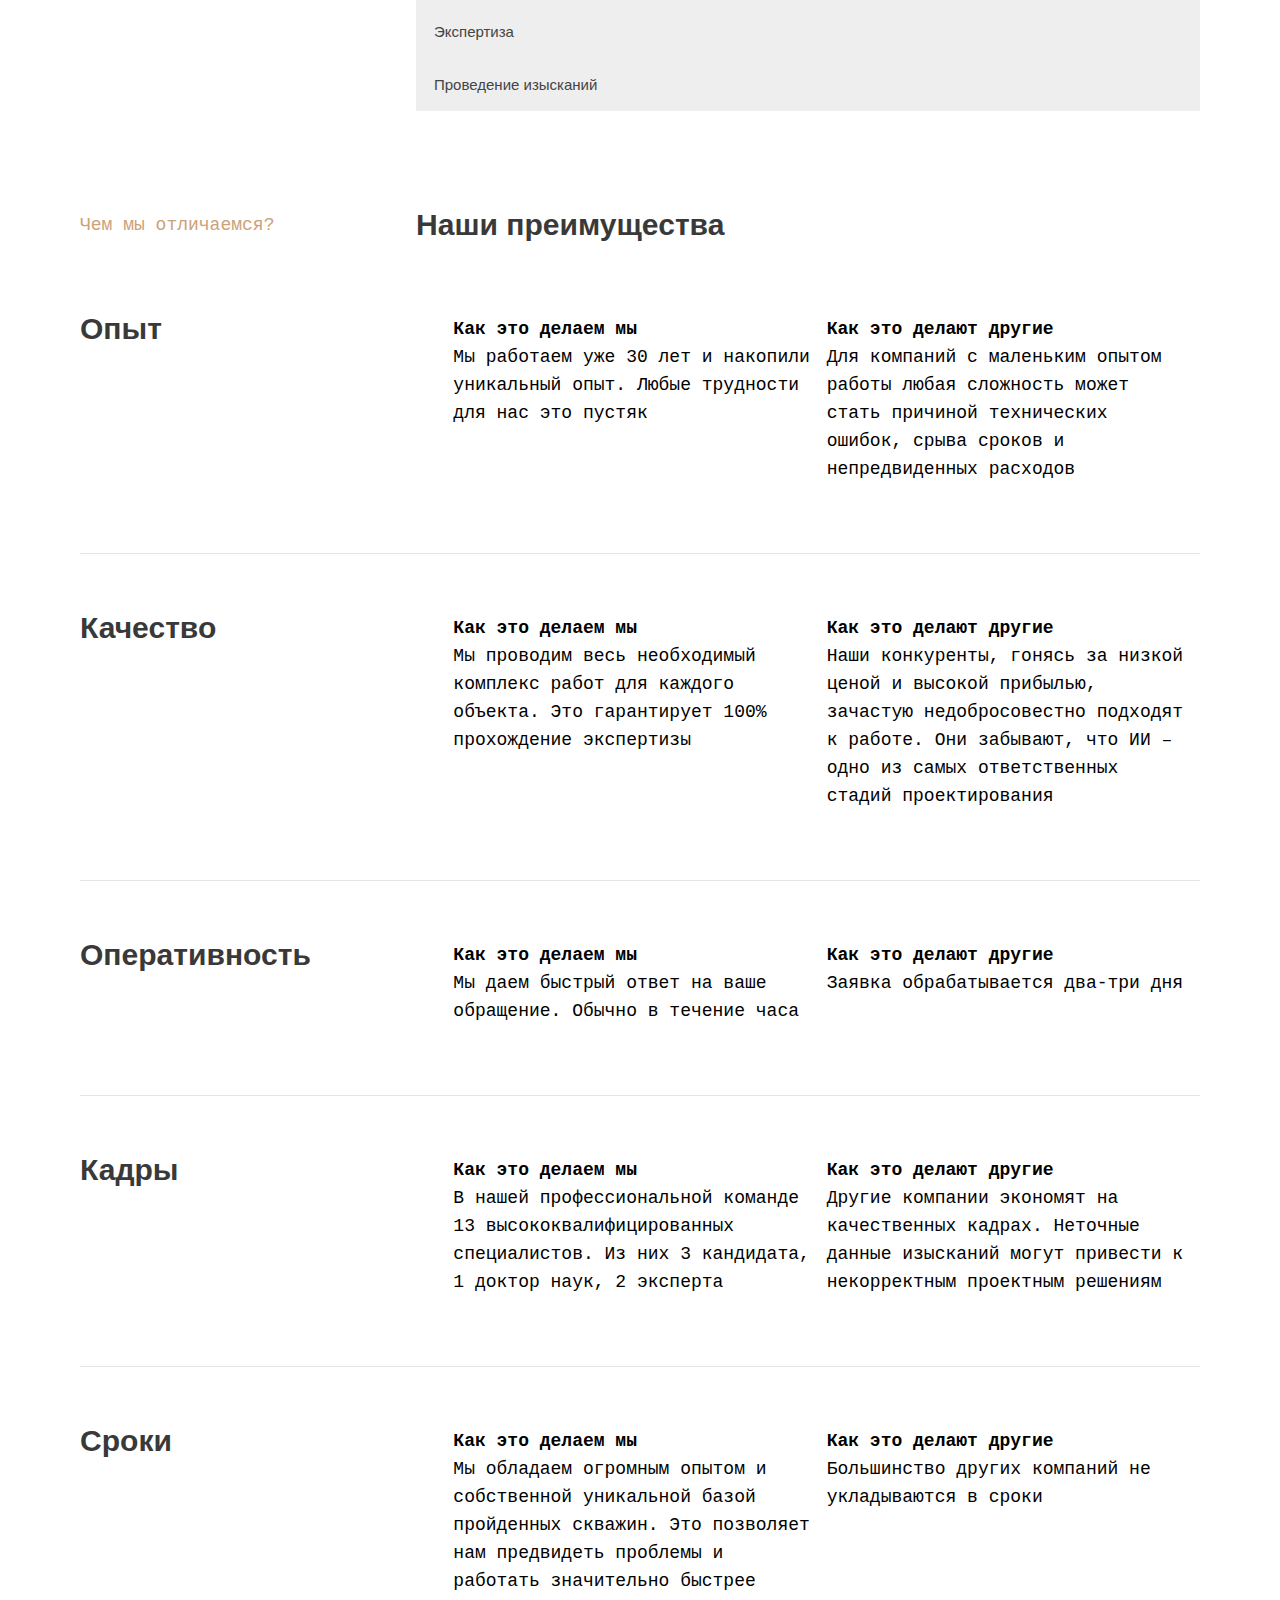
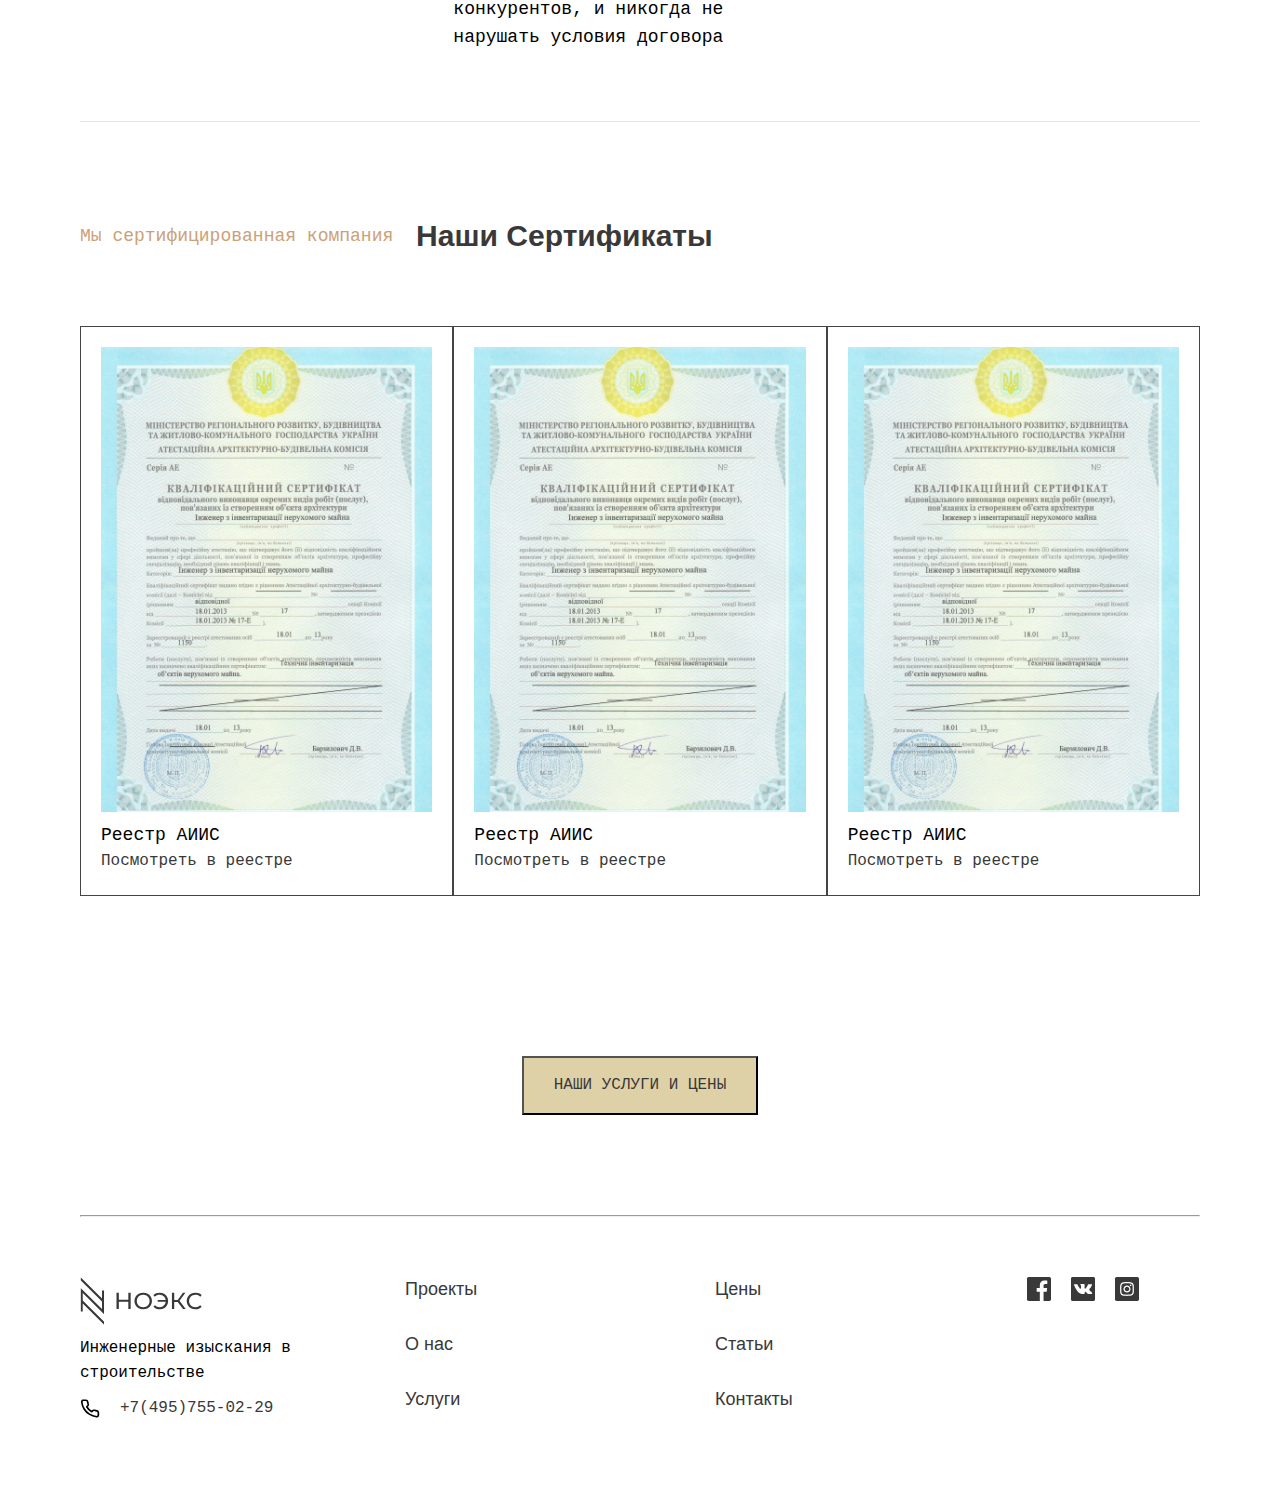
==== commit 5758e1ca: "Merge branch 'about'" ====
--- a/pages/about.html
+++ b/pages/about.html
@@ -124,10 +124,6 @@
                             <h3>100</h3>
                             <p>Более 100 уникальных объектов</p>
                         </div>
-                        <div class="item">
-                            <h3>1000</h3>
-                            <p>Более 100 0уникальных объектов</p>
-                        </div>
                     </div>
                 </div>
             </div>
@@ -284,11 +280,14 @@
                 </div>
             </div>
         </section>
-        <div>
-            <button class="btn-price">
-                <a class="upper-case" href="#">наши Услуги и цены</a>
-            </button>
-        </div>
+        <section class="section section-7">
+            <div>
+                <button class="btn-price">
+                    <a class="upper-case" href="#">наши Услуги и цены</a>
+                </button>
+            </div>
+        </section>
+
     </div>
 </main>
 <footer>
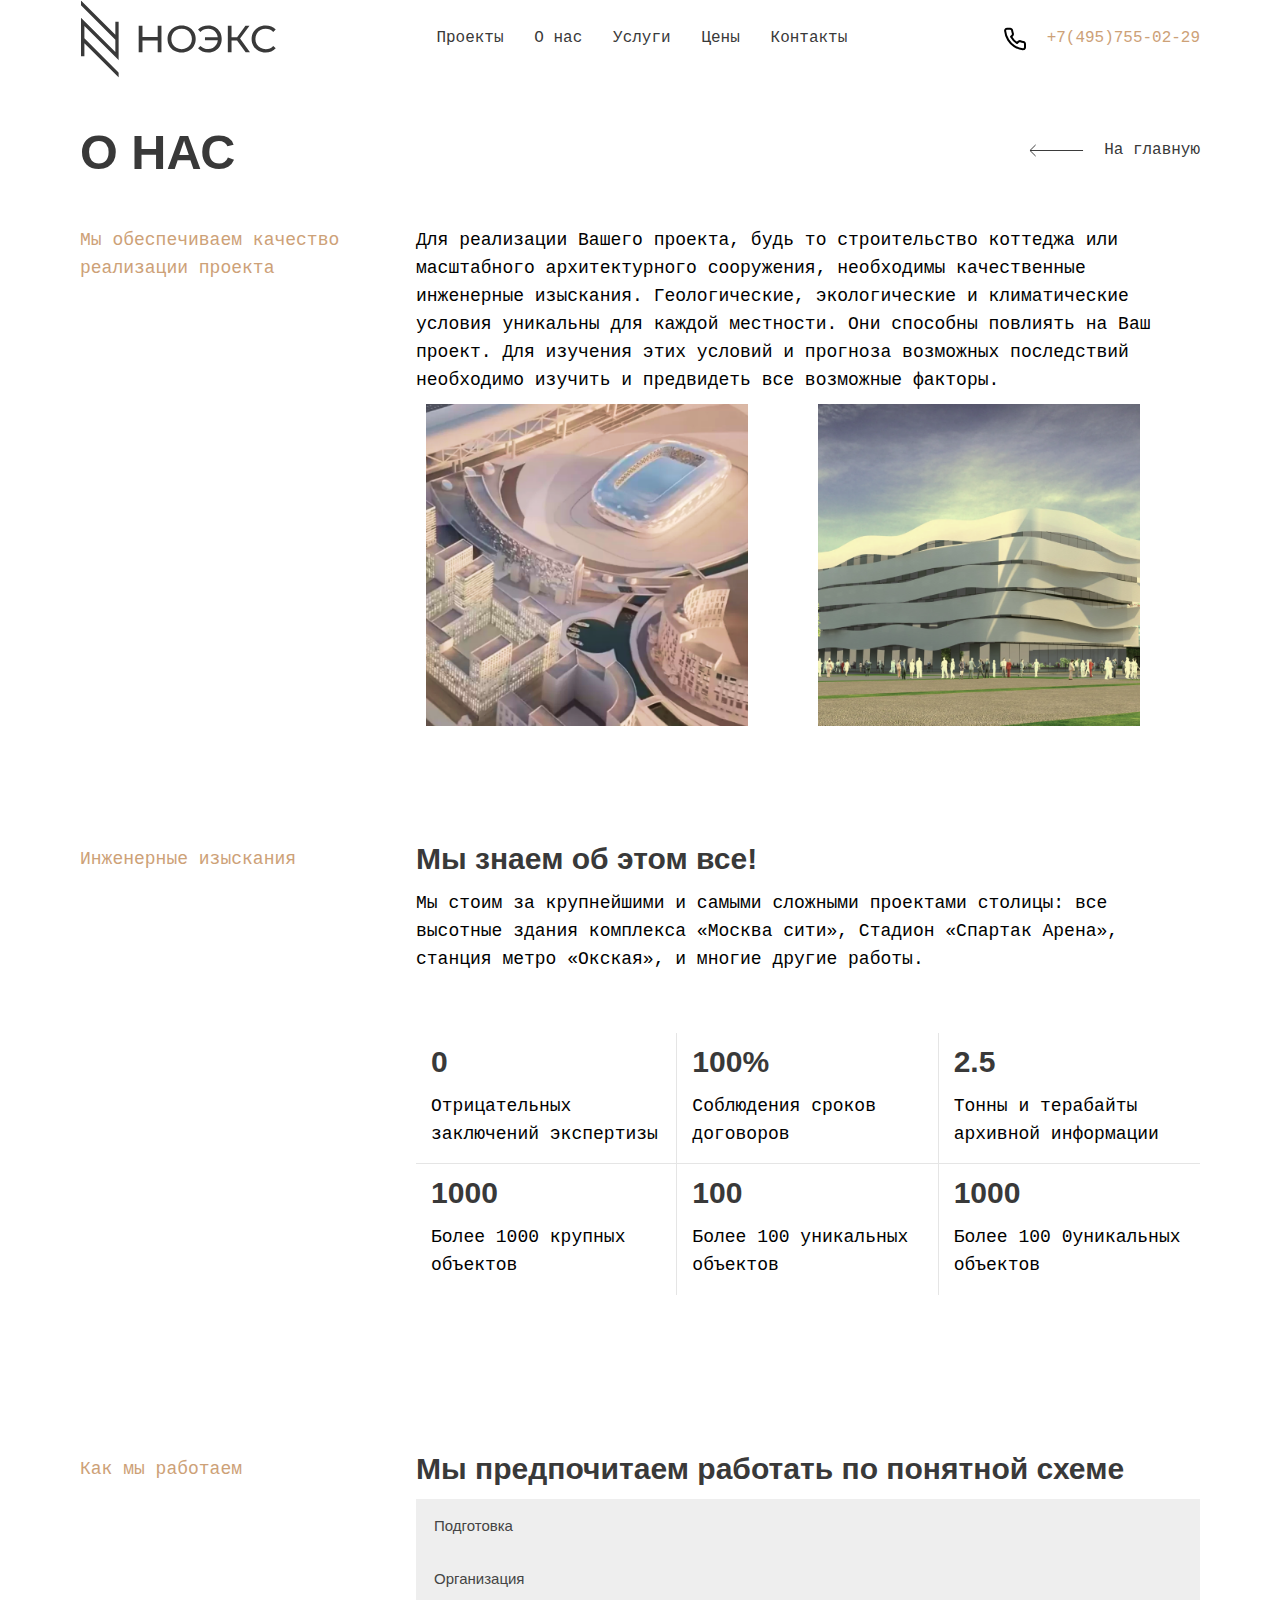
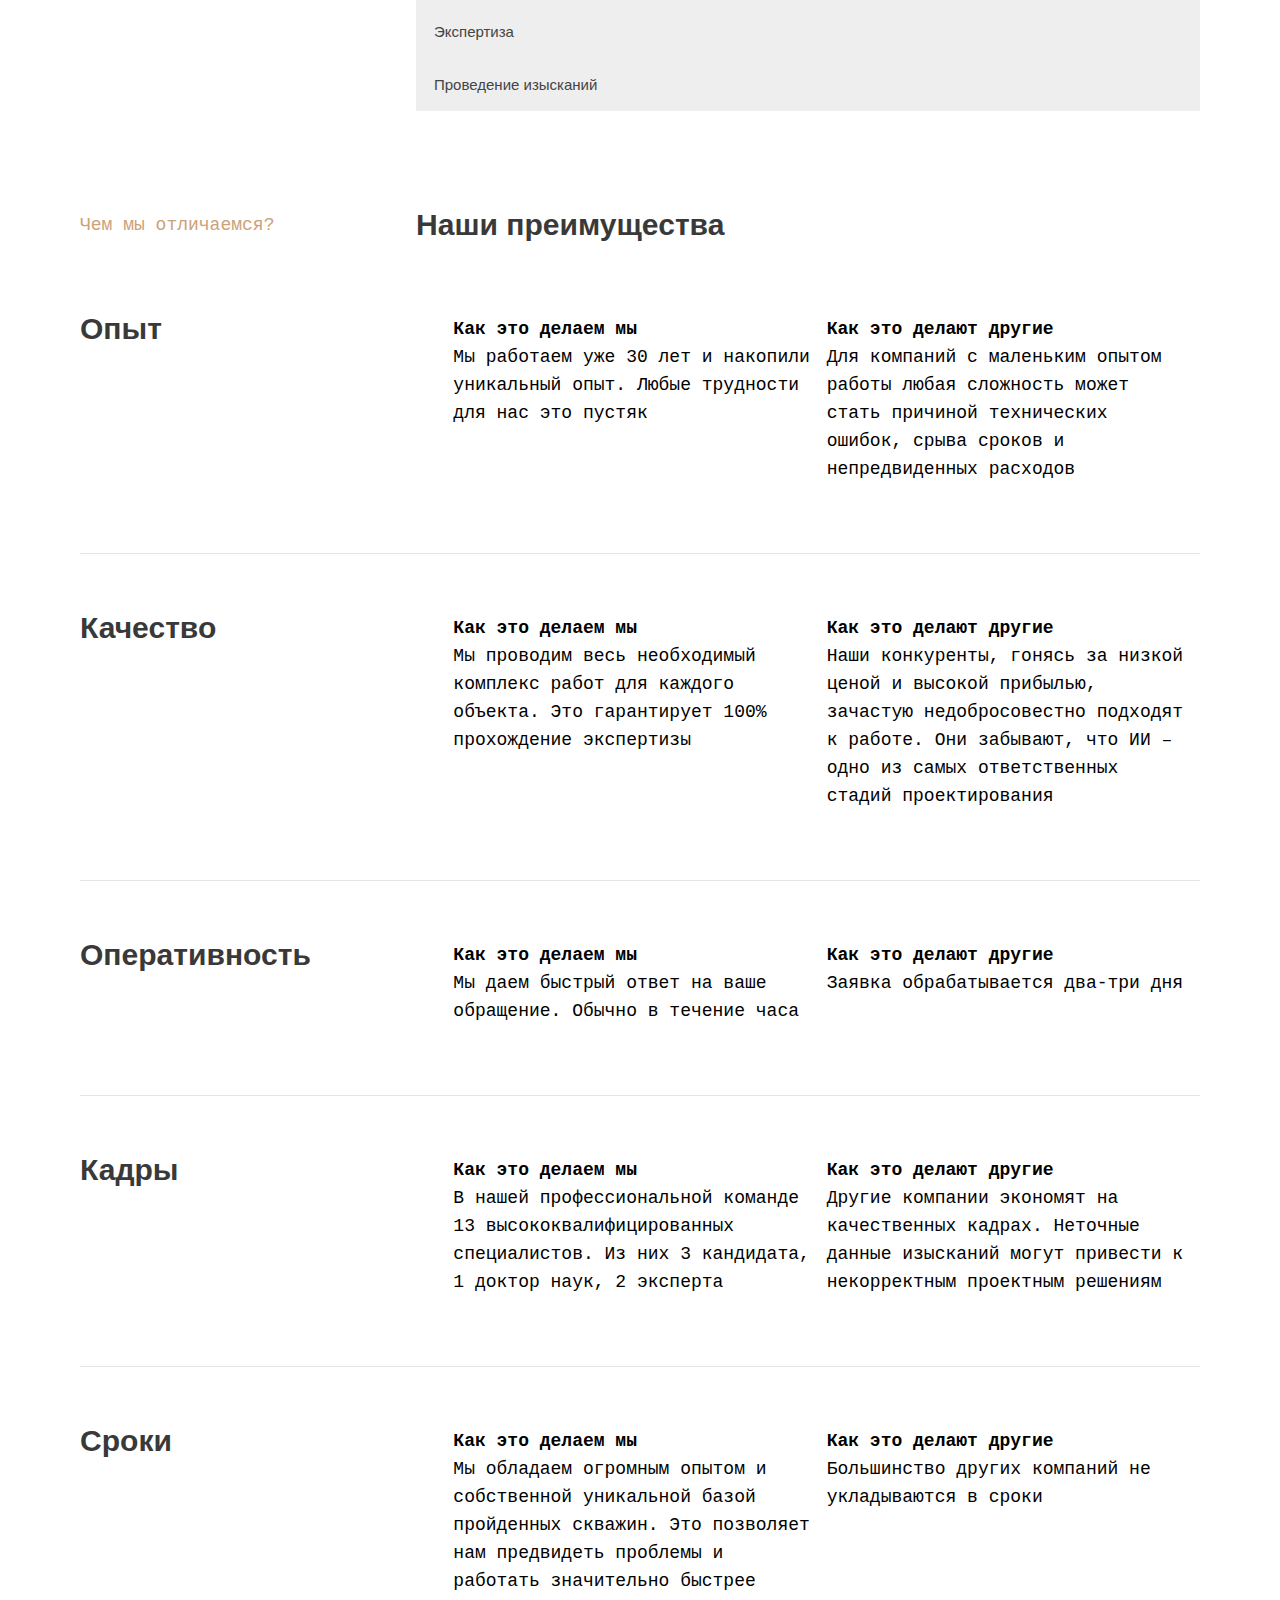
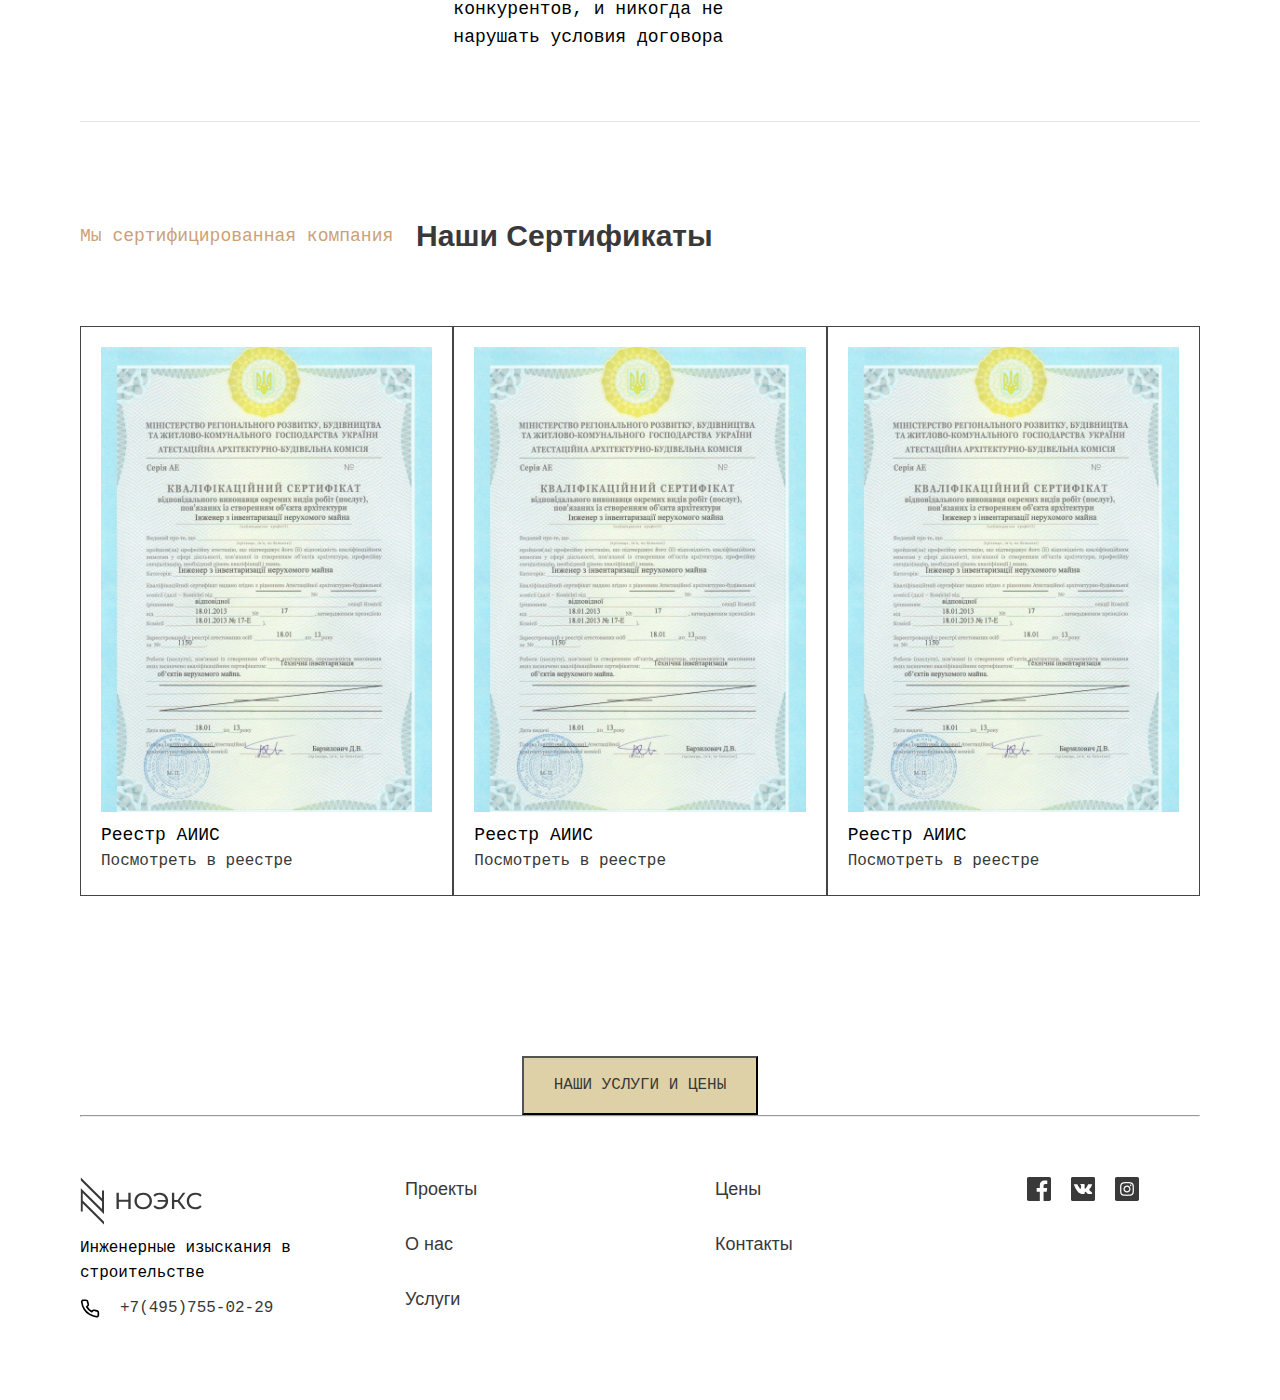
==== commit bf7389f5: "fix mobile" ====
--- a/pages/about.html
+++ b/pages/about.html
@@ -21,7 +21,6 @@
                     <li><a class="menu__item" href="about.html">О нас</a></li>
                     <li><a class="menu__item" href="services.html">Услуги</a></li>
                     <li><a class="menu__item" href="prices.html">Цены</a></li>
-                    <li><a class="menu__item" href="news.html">Статьи</a></li>
                     <li><a class="menu__item" href="contacts.html">Контакты</a></li>
                 </ul>
             </div>
@@ -41,14 +40,13 @@
                     <li><a href="about.html">О нас</a></li>
                     <li><a href="services.html">Услуги</a></li>
                     <li><a href="prices.html">Цены</a></li>
-                    <li><a href="news.html">Статьи</a></li>
                     <li><a href="contacts.html">Контакты</a></li>
                 </ul>
             </div>
             <div class="phone">
                 <a href="tel:+74957550229">
                     <img src="../images/icons/phone.svg" alt="phone">
-                    +7(495)755-02-29
+                    <span class="phone-number">+7(495)755-02-29</span>
                 </a>
             </div>
         </div>
@@ -124,6 +122,10 @@
                             <h3>100</h3>
                             <p>Более 100 уникальных объектов</p>
                         </div>
+                        <div class="item">
+                            <h3>1000</h3>
+                            <p>Более 100 0уникальных объектов</p>
+                        </div>
                     </div>
                 </div>
             </div>
@@ -280,14 +282,11 @@
                 </div>
             </div>
         </section>
-        <section class="section section-7">
-            <div>
-                <button class="btn-price">
-                    <a class="upper-case" href="#">наши Услуги и цены</a>
-                </button>
-            </div>
-        </section>
-
+        <div>
+            <button class="btn-price">
+                <a class="upper-case" href="#">наши Услуги и цены</a>
+            </button>
+        </div>
     </div>
 </main>
 <footer>
@@ -314,7 +313,6 @@
                 </ul>
                 <ul>
                     <li><a href="prices.html">Цены</a></li>
-                    <li><a href="news.html">Статьи</a></li>
                     <li><a href="contacts.html">Контакты</a></li>
                 </ul>
             </div>
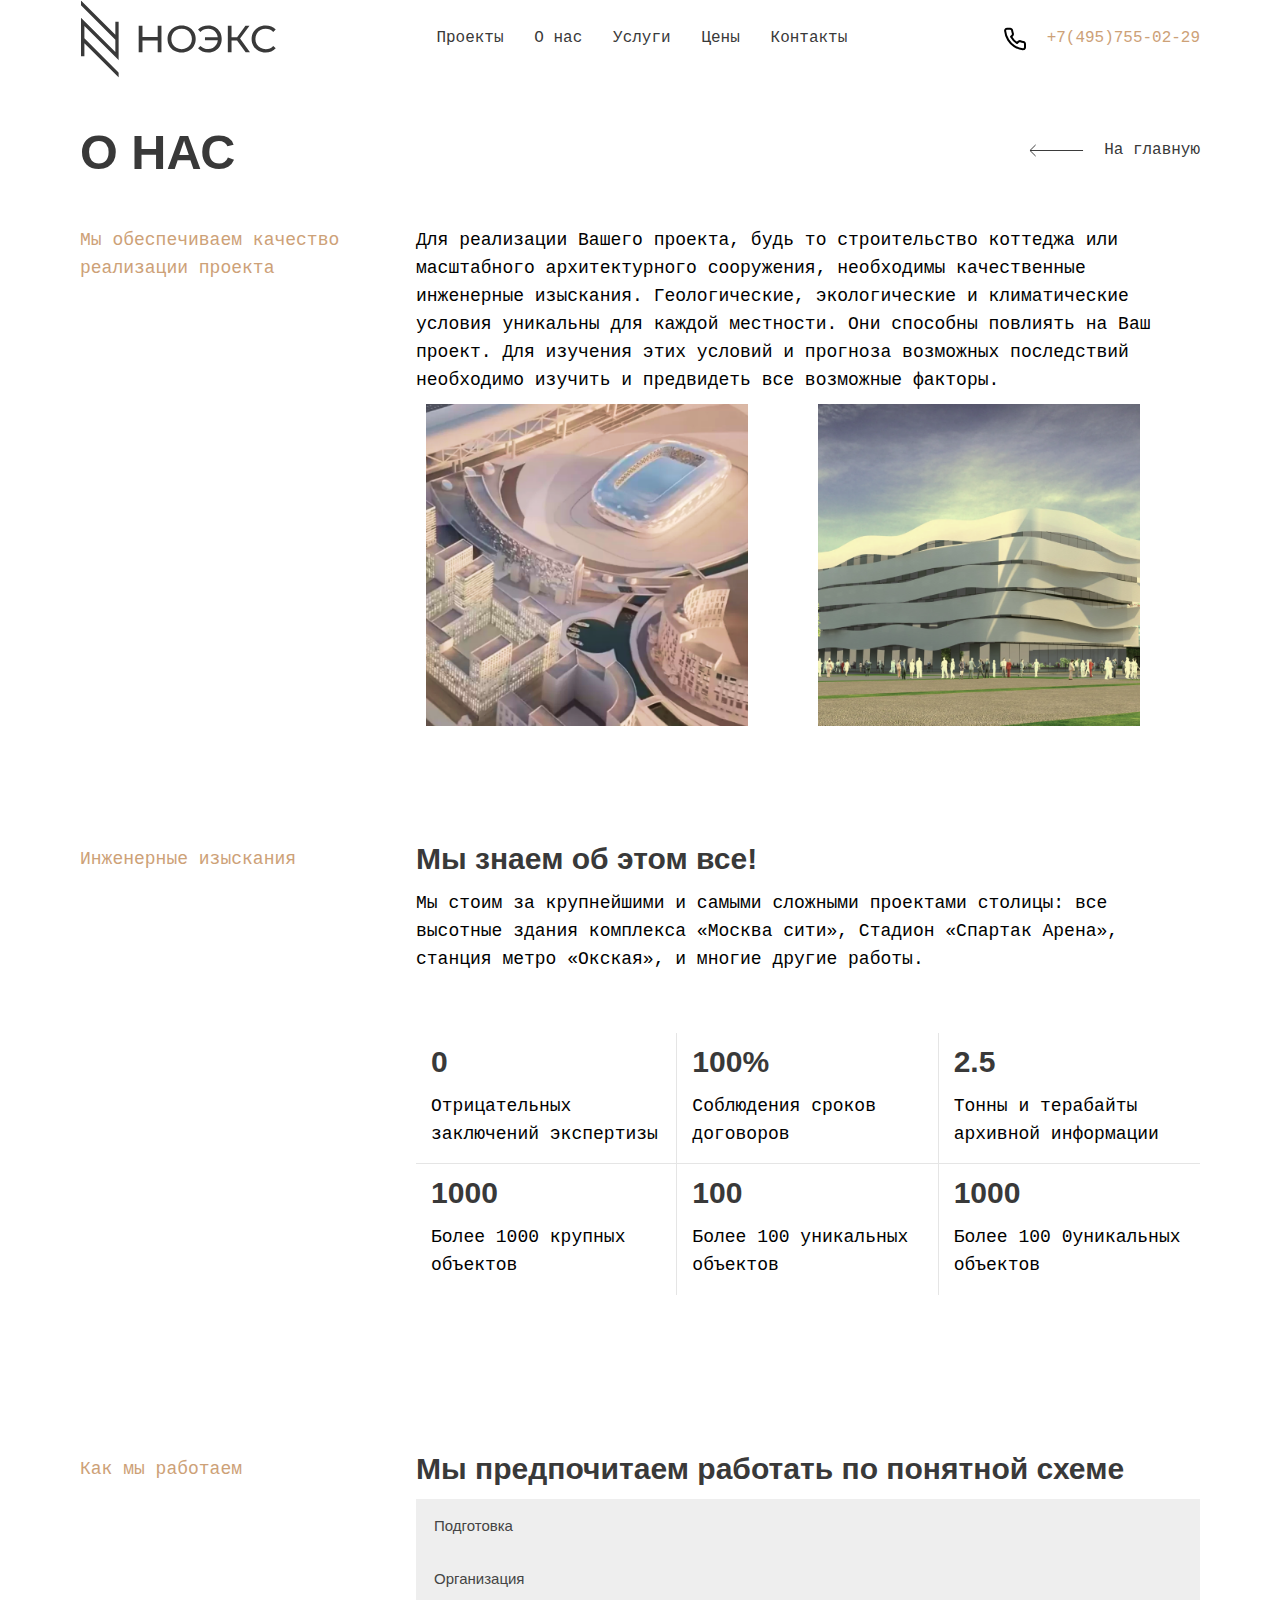
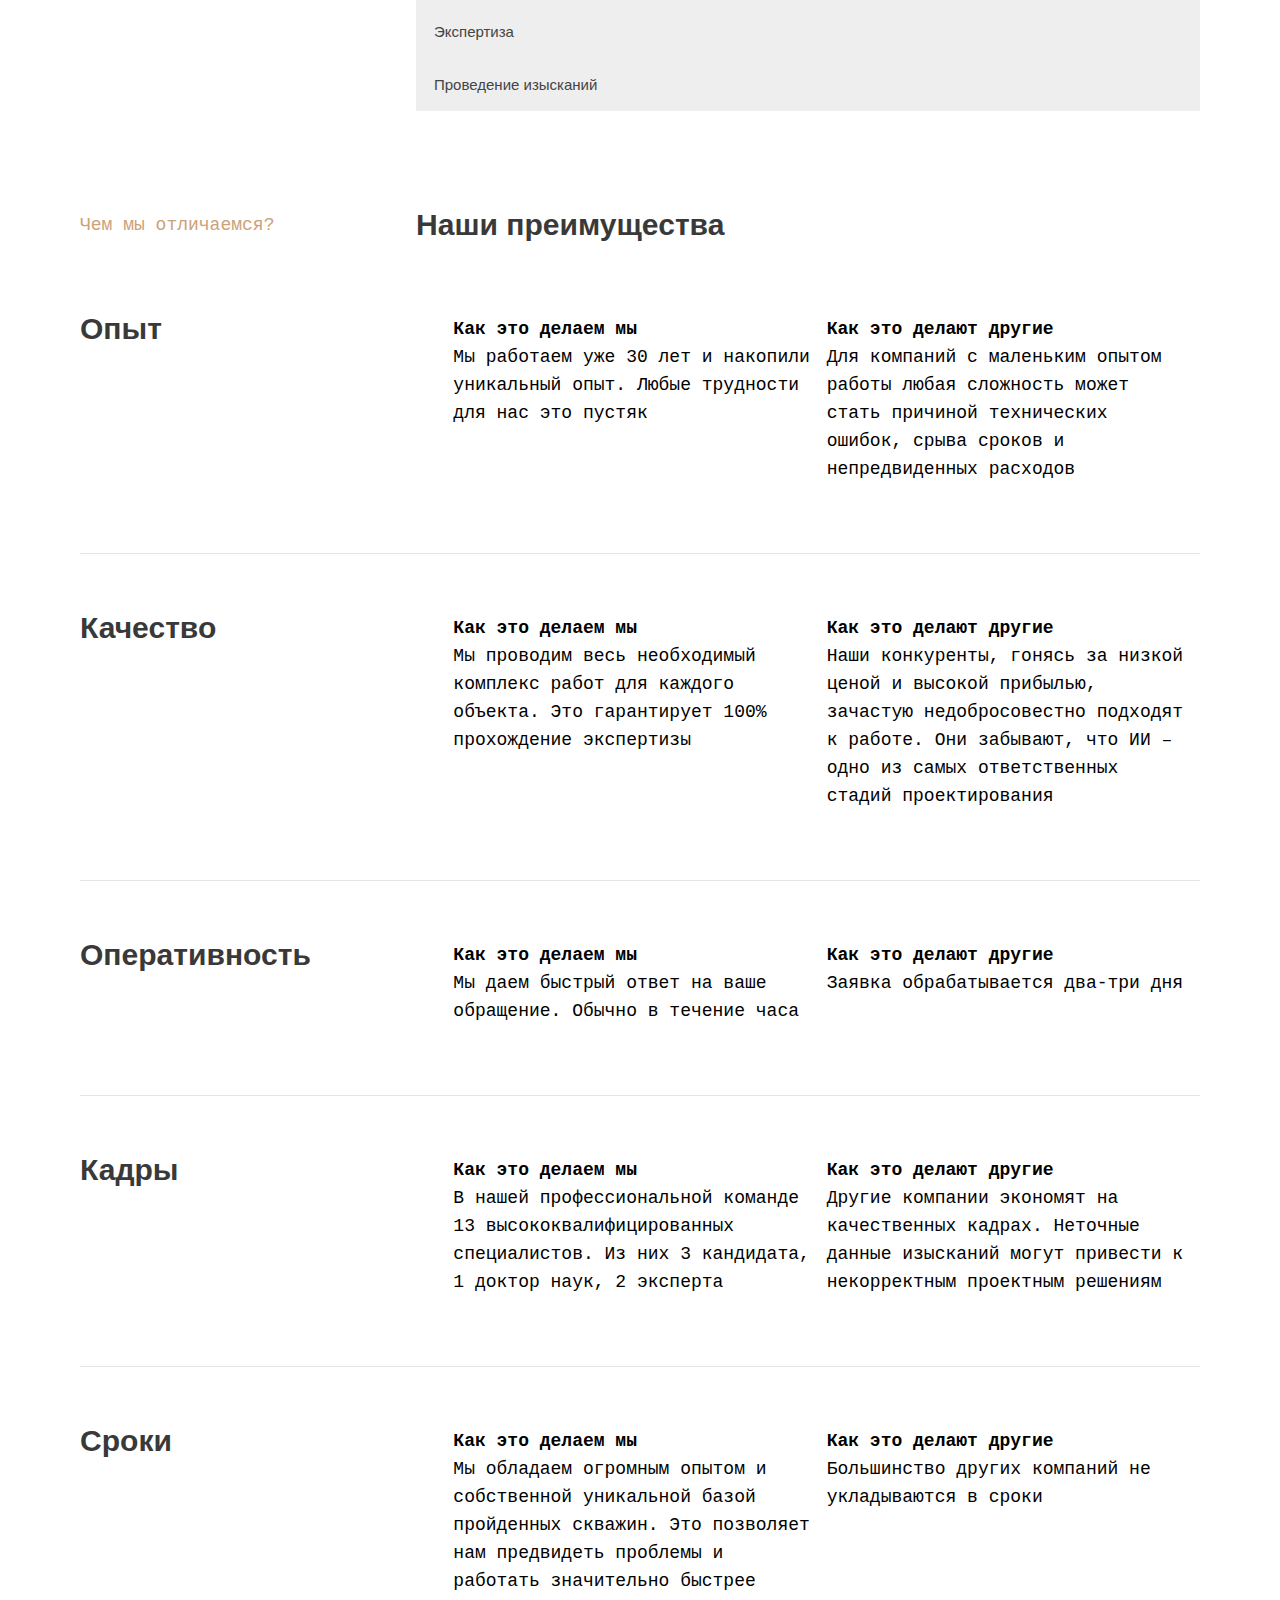
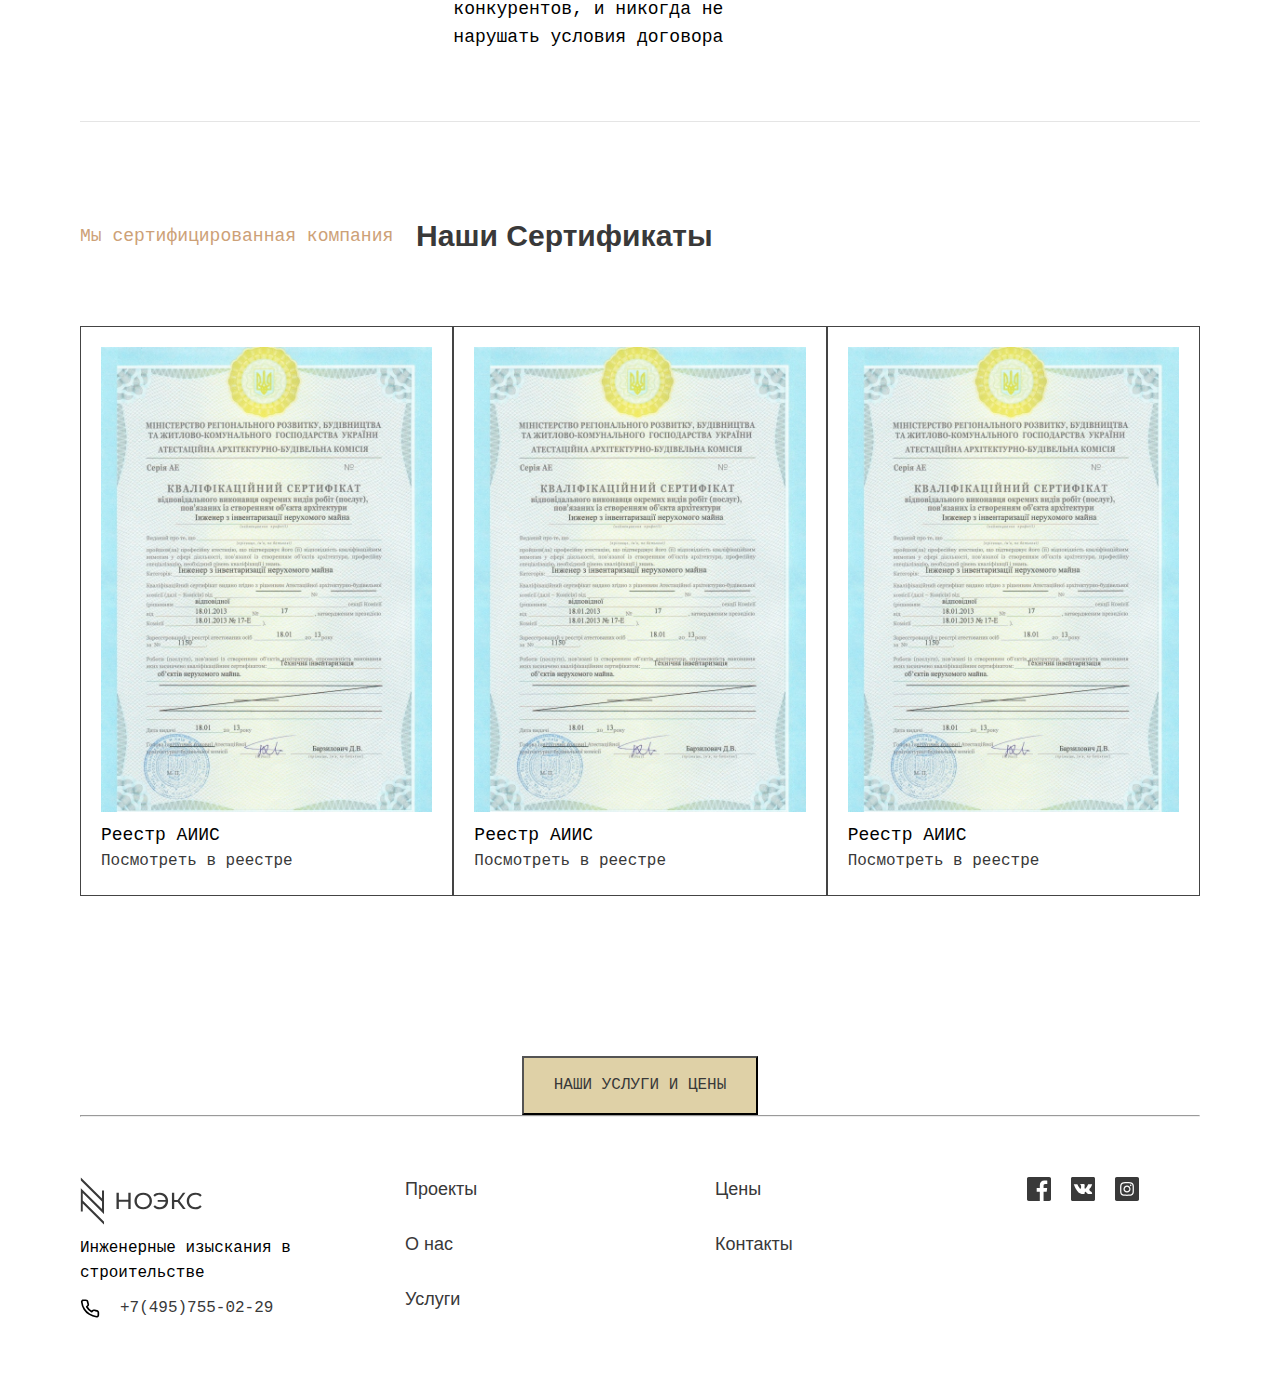
==== commit 39dba2e8: "fix price button" ====
--- a/pages/about.html
+++ b/pages/about.html
@@ -295,7 +295,9 @@
         <div class="footer">
             <div class="footer-mobile">
                 <div class="footer-logo">
-                    <img alt="logo" src="../images/icons/logo.svg">
+                    <a href="../index.html">
+                        <img alt="logo" src="../images/icons/logo.svg">
+                    </a>
                 </div>
                 <p>Инженерные изыскания в строительстве</p>
                 <div class="footer-phone">
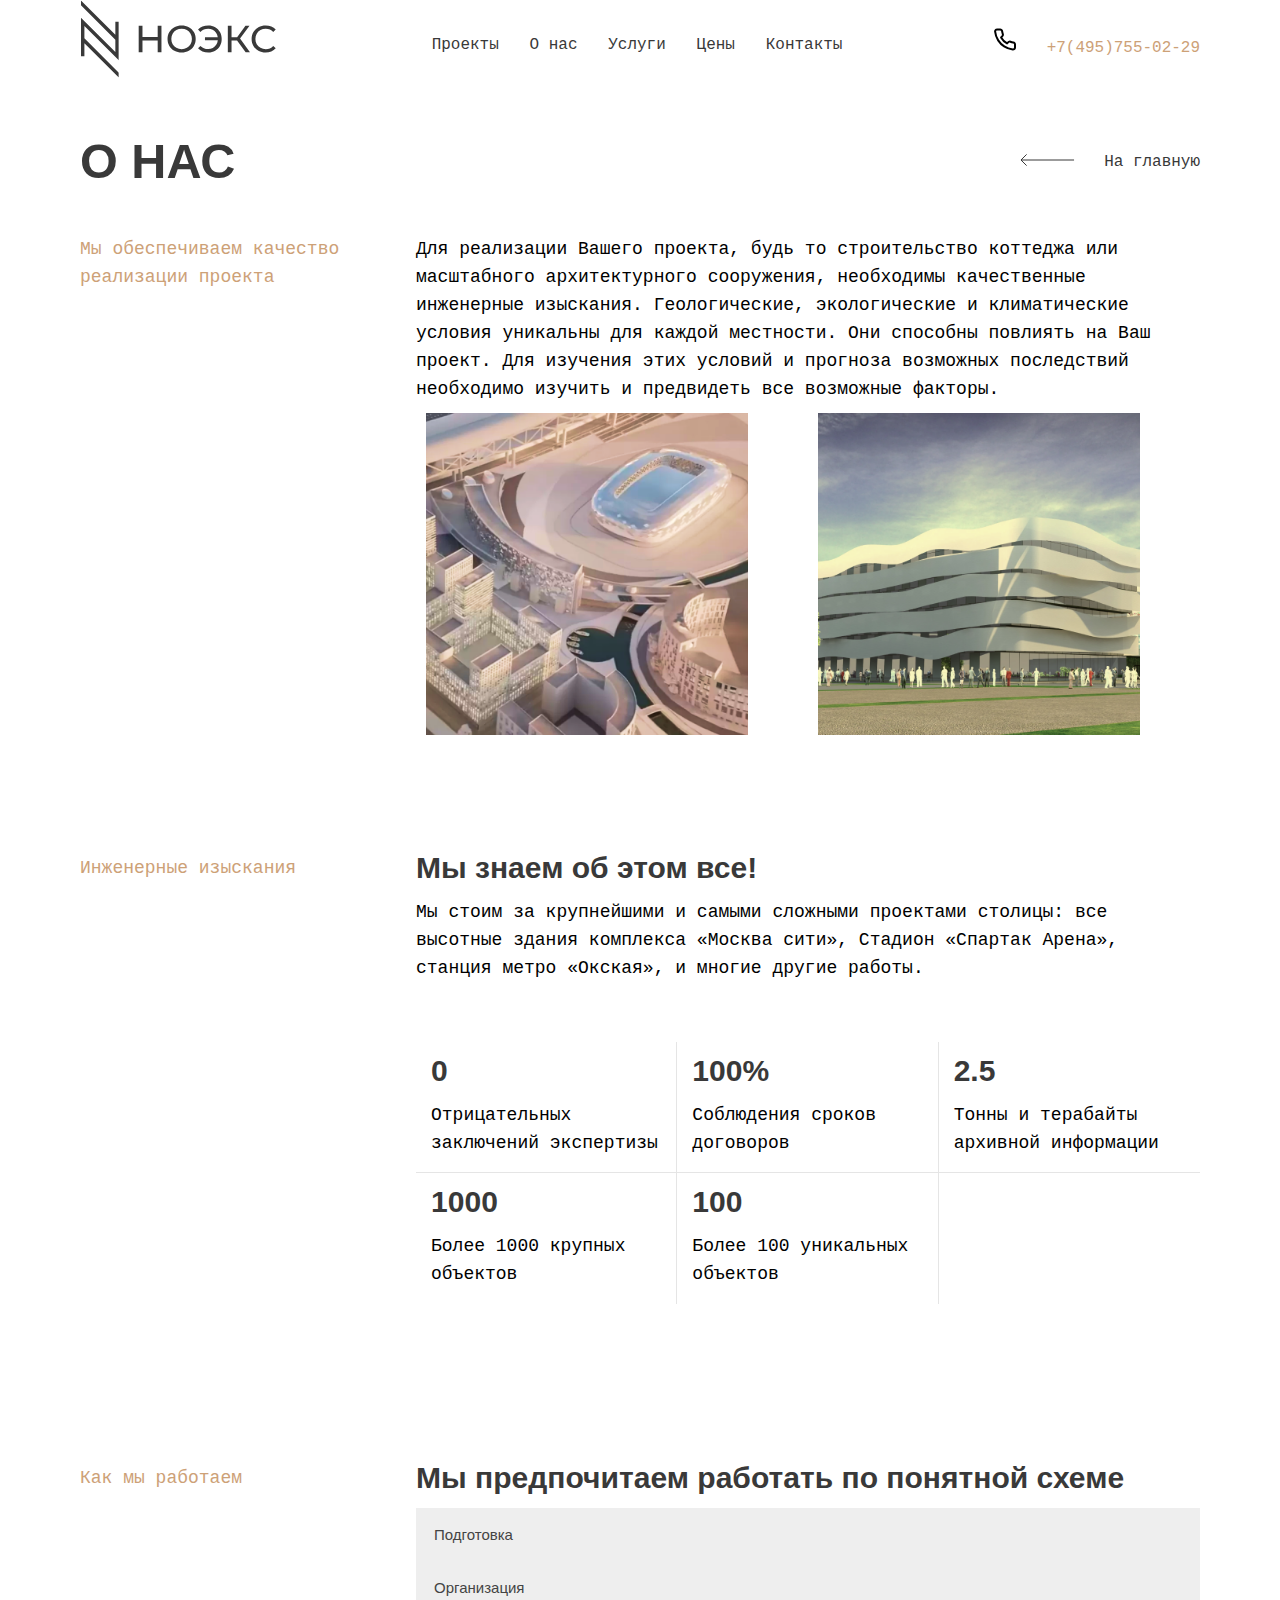
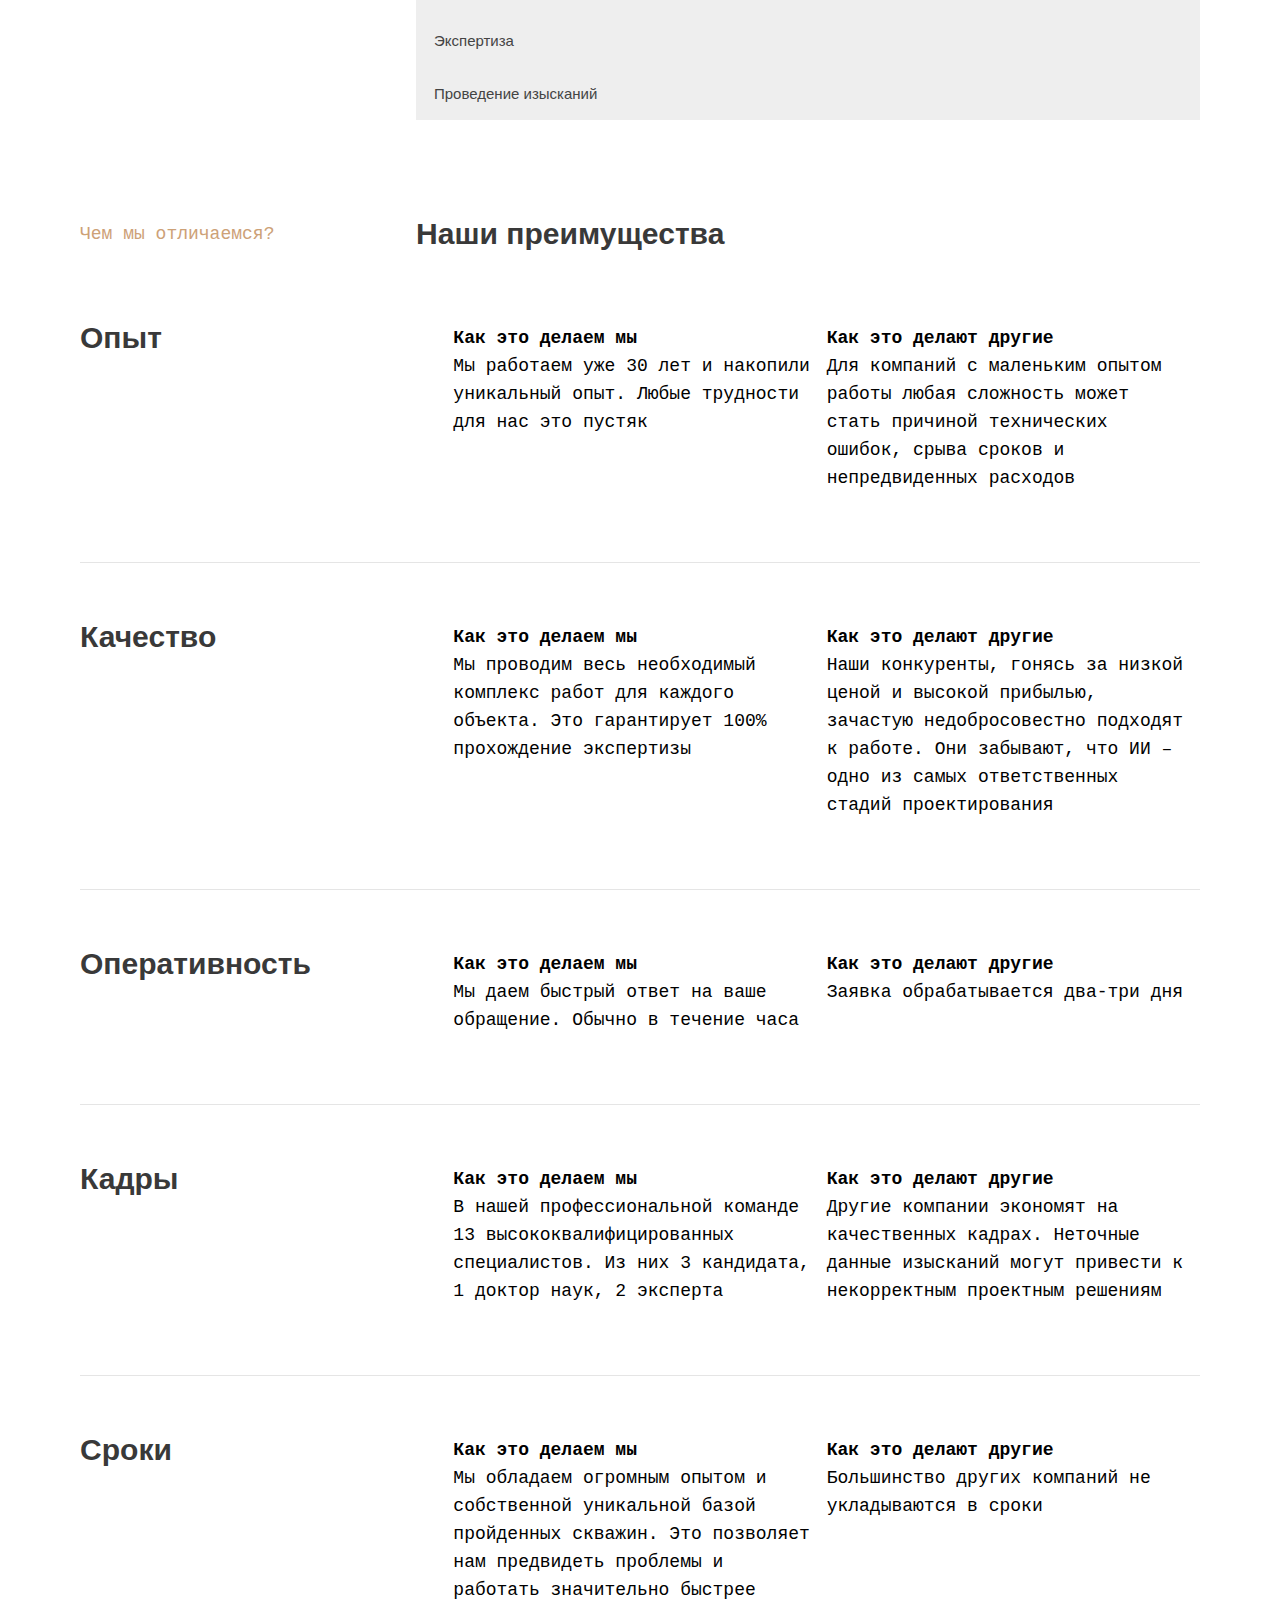
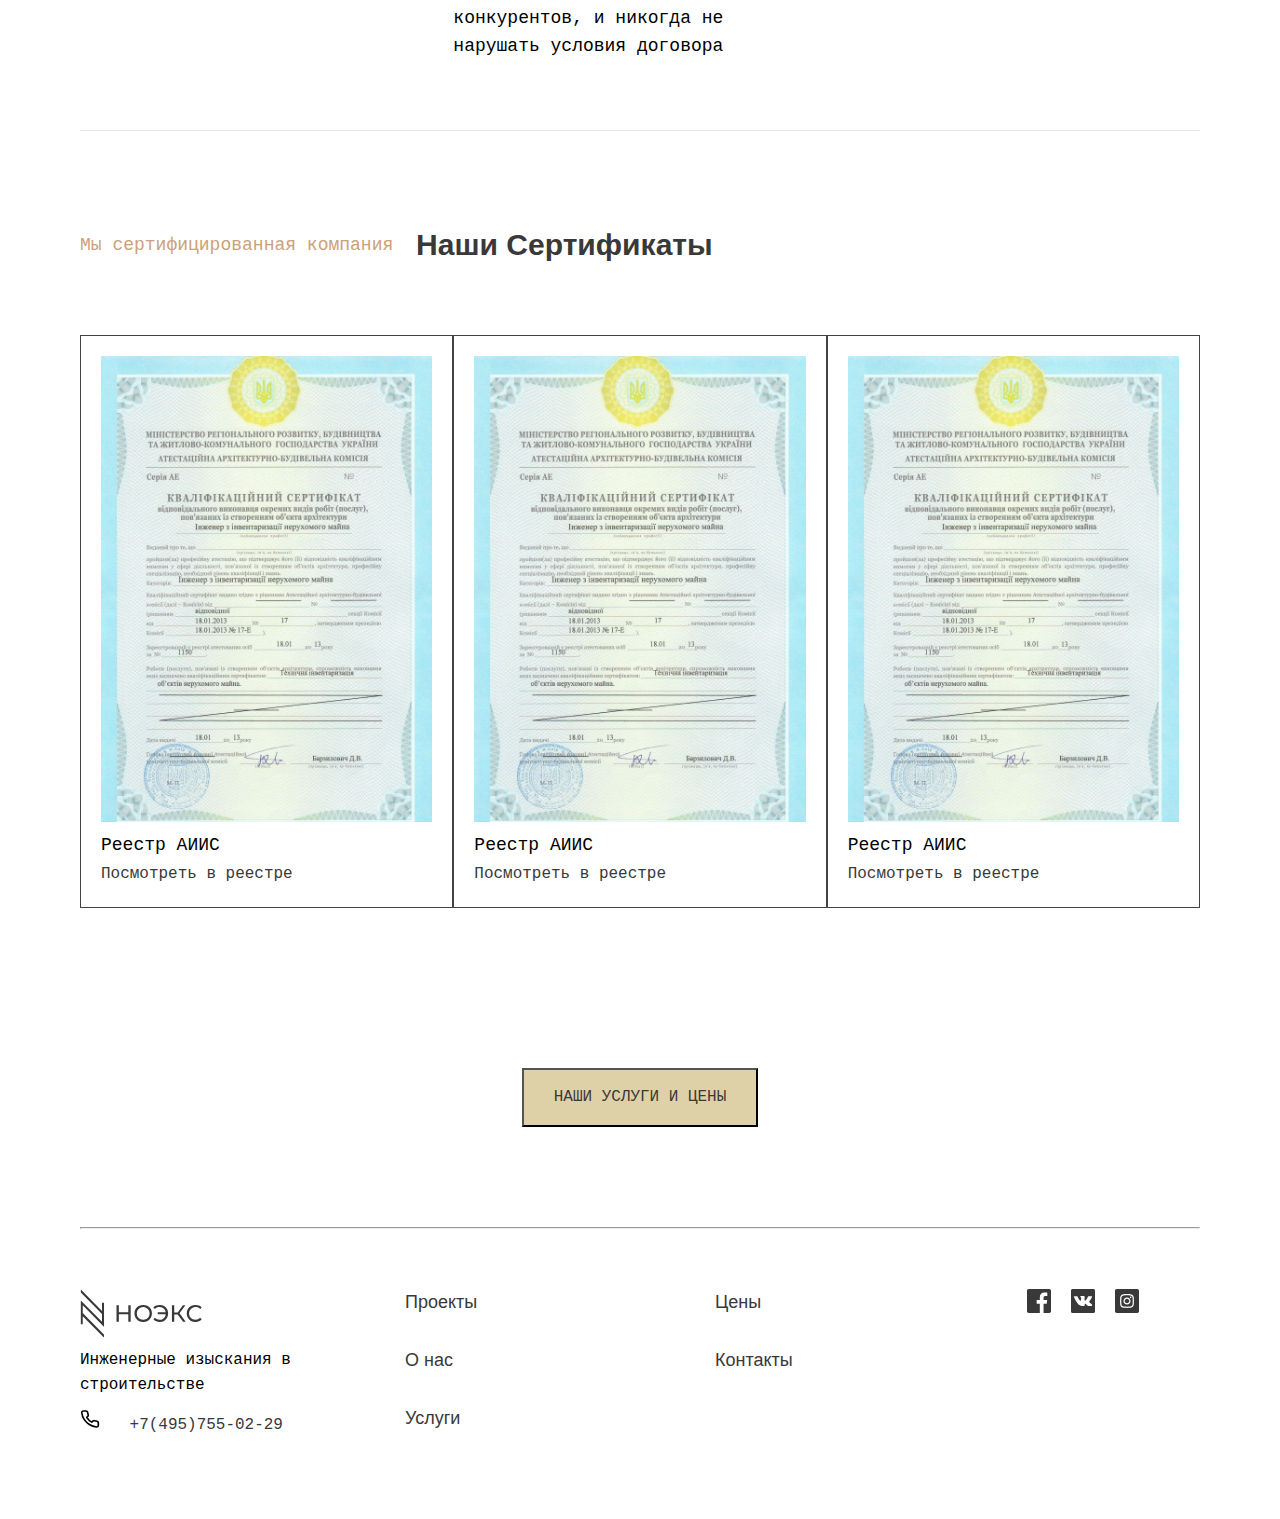
==== commit 219f7b5a: "Merge remote-tracking branch 'origin/main'" ====
--- a/pages/about.html
+++ b/pages/about.html
@@ -122,10 +122,6 @@
                             <h3>100</h3>
                             <p>Более 100 уникальных объектов</p>
                         </div>
-                        <div class="item">
-                            <h3>1000</h3>
-                            <p>Более 100 0уникальных объектов</p>
-                        </div>
                     </div>
                 </div>
             </div>
@@ -282,11 +278,14 @@
                 </div>
             </div>
         </section>
-        <div>
-            <button class="btn-price">
-                <a class="upper-case" href="#">наши Услуги и цены</a>
-            </button>
-        </div>
+        <section class="section section-7">
+            <div>
+                <button class="btn-price">
+                    <a class="upper-case" href="#">наши Услуги и цены</a>
+                </button>
+            </div>
+        </section>
+
     </div>
 </main>
 <footer>
--- a/css/style.css
+++ b/css/style.css
@@ -2,6 +2,7 @@
 @import "prices.css";
 @import "contacts.css";
 @import "projects.css";
+@import "services.css";
 
 * {
     box-sizing: border-box;
@@ -34,7 +35,7 @@
 }
 
 a {
-    display: flex;
+    /*display: flex;*/
     text-decoration: none;
     color: #393939;
 }
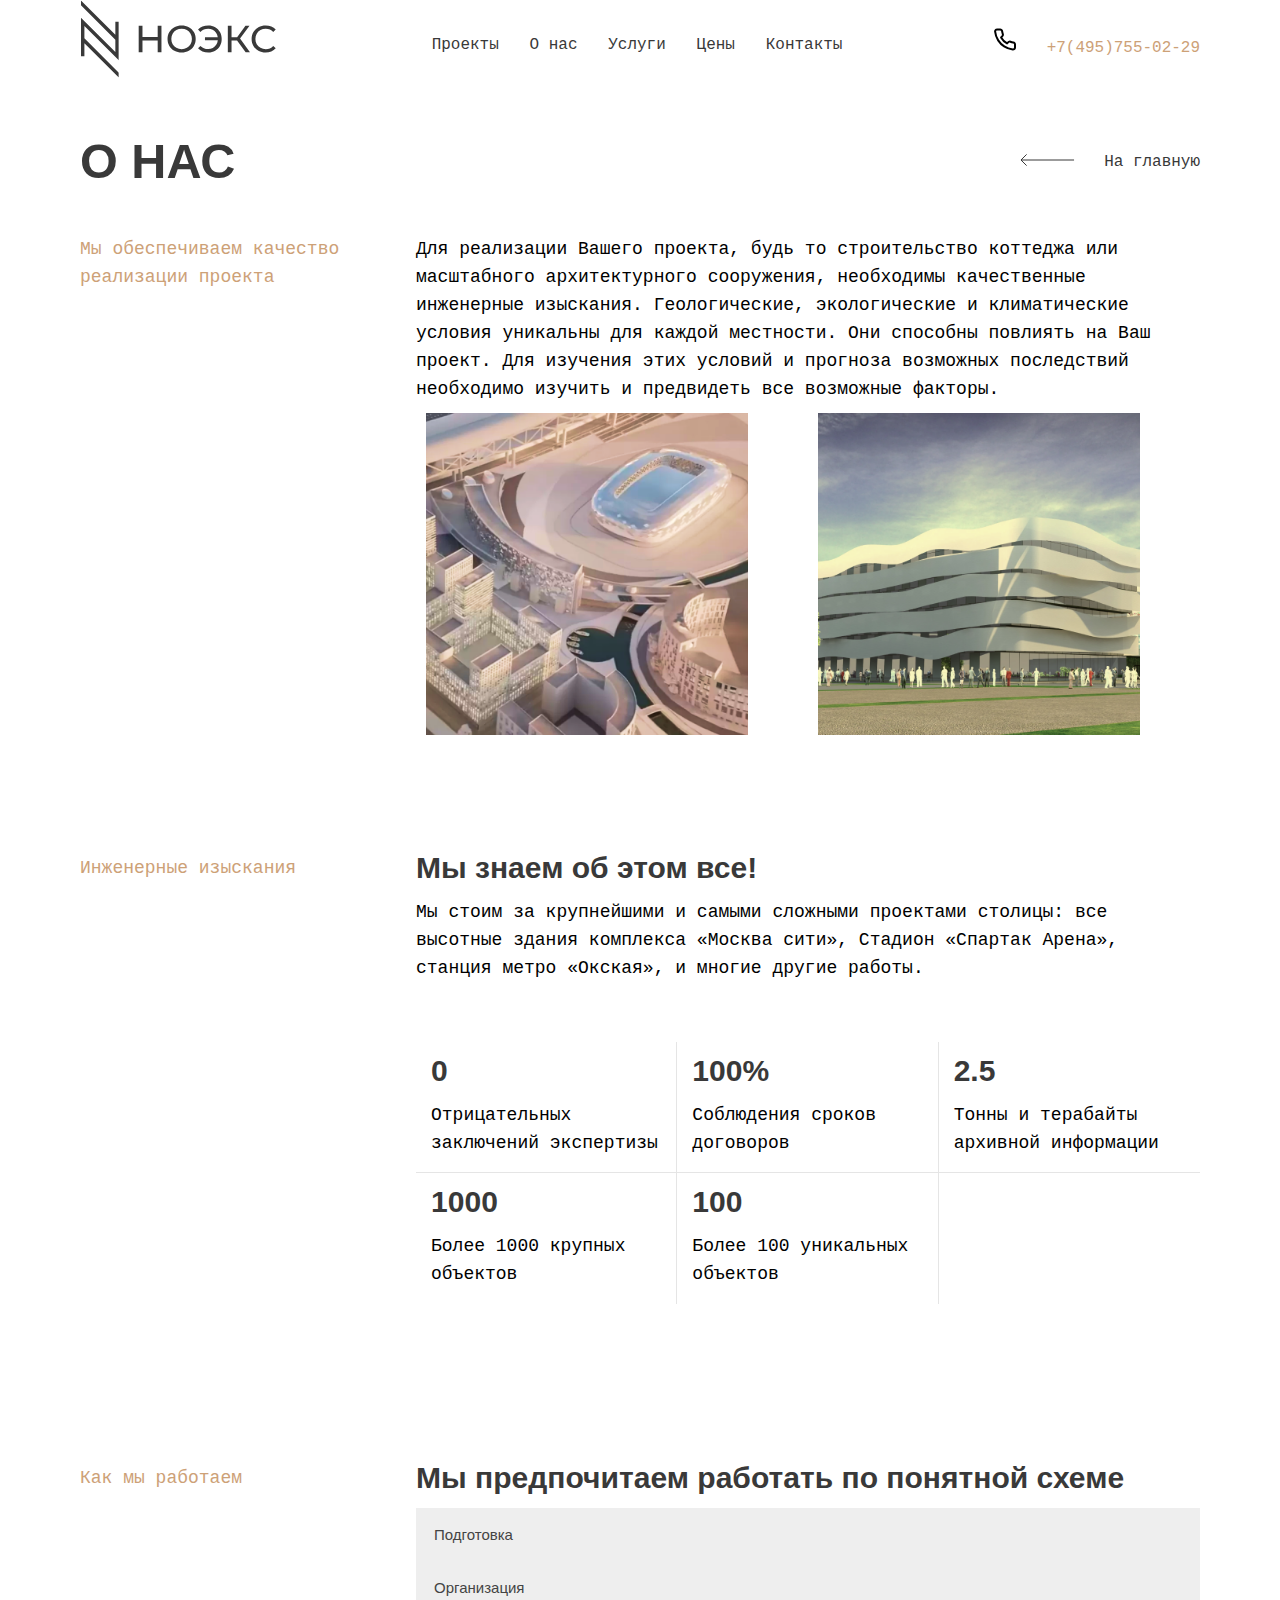
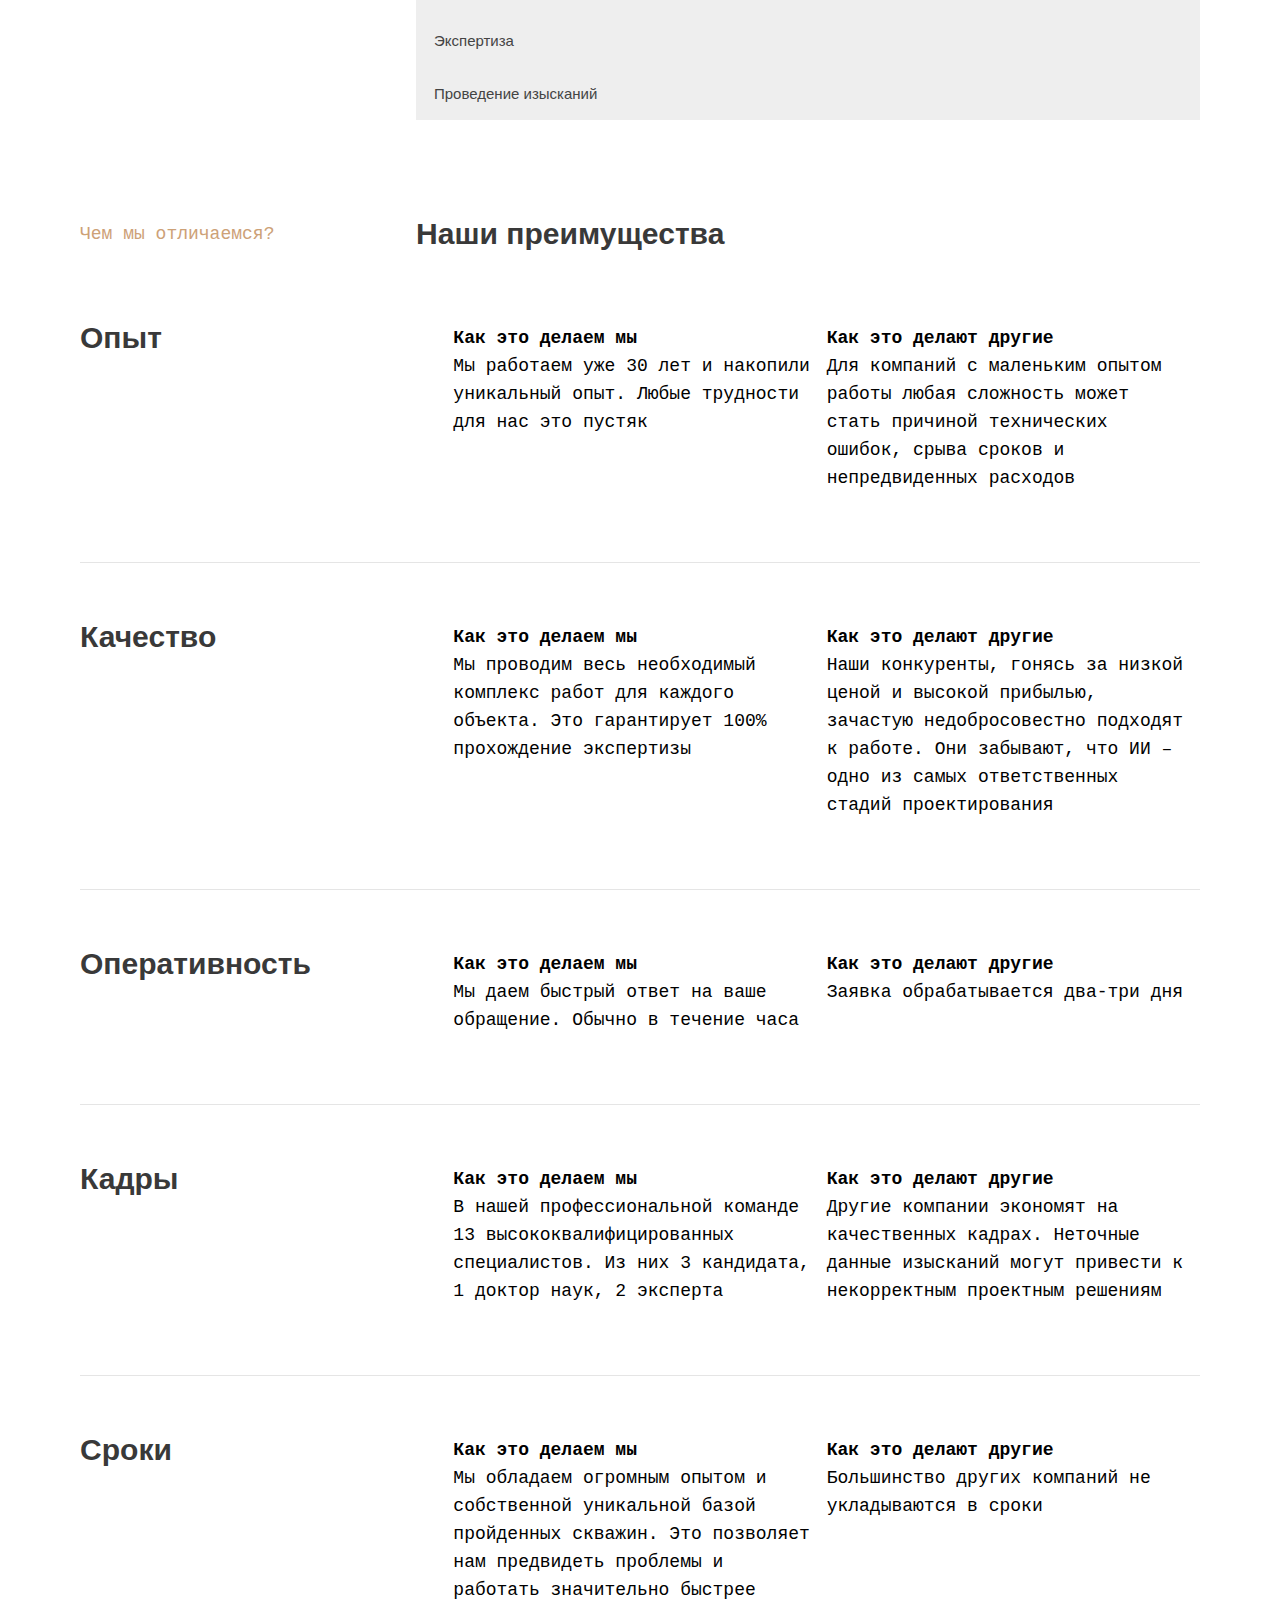
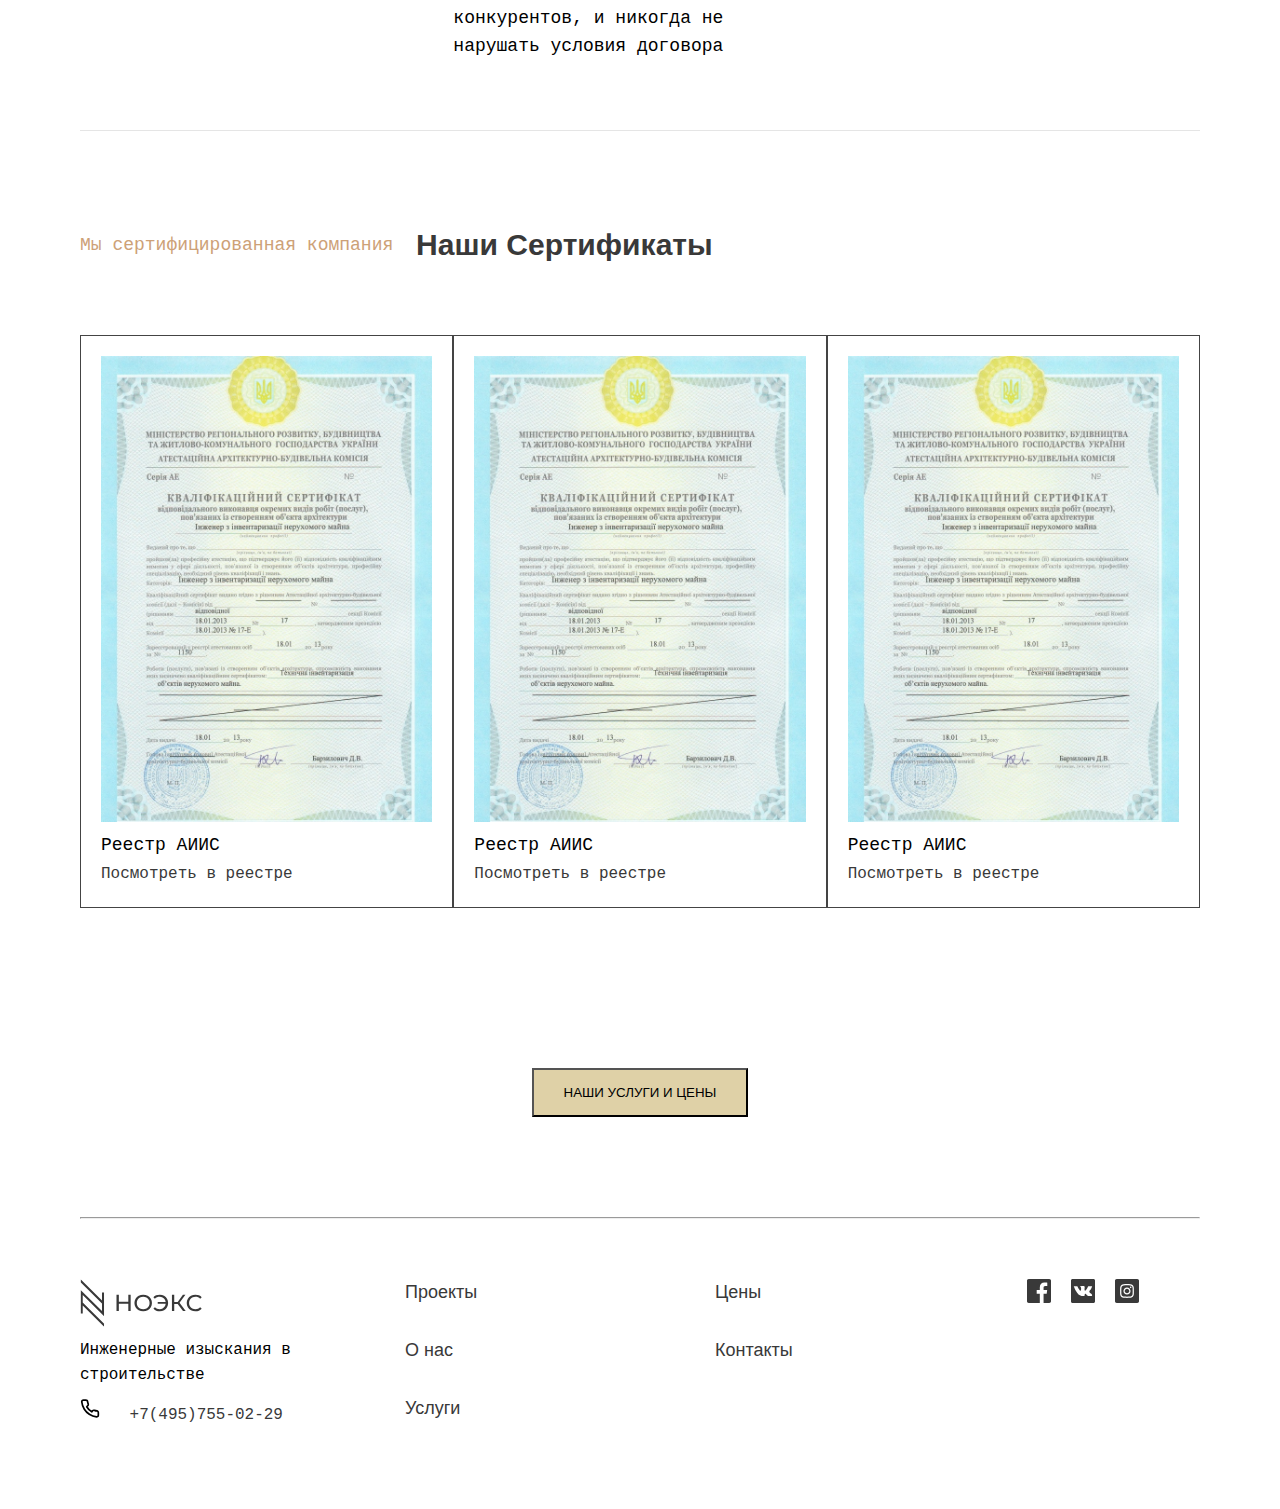
==== commit 44376329: "services page" ====
--- a/pages/about.html
+++ b/pages/about.html
@@ -280,8 +280,8 @@
         </section>
         <section class="section section-7">
             <div>
-                <button class="btn-price">
-                    <a class="upper-case" href="#">наши Услуги и цены</a>
+                <button class="btn-price upper-case">
+                   наши Услуги и цены
                 </button>
             </div>
         </section>
--- a/css/style.css
+++ b/css/style.css
@@ -570,6 +570,7 @@
         height: 26px;
         cursor: pointer;
         z-index: 6;
+        background-color: rgba(222, 222, 222, 0.8);
     }
 
     .menu__btn > span,
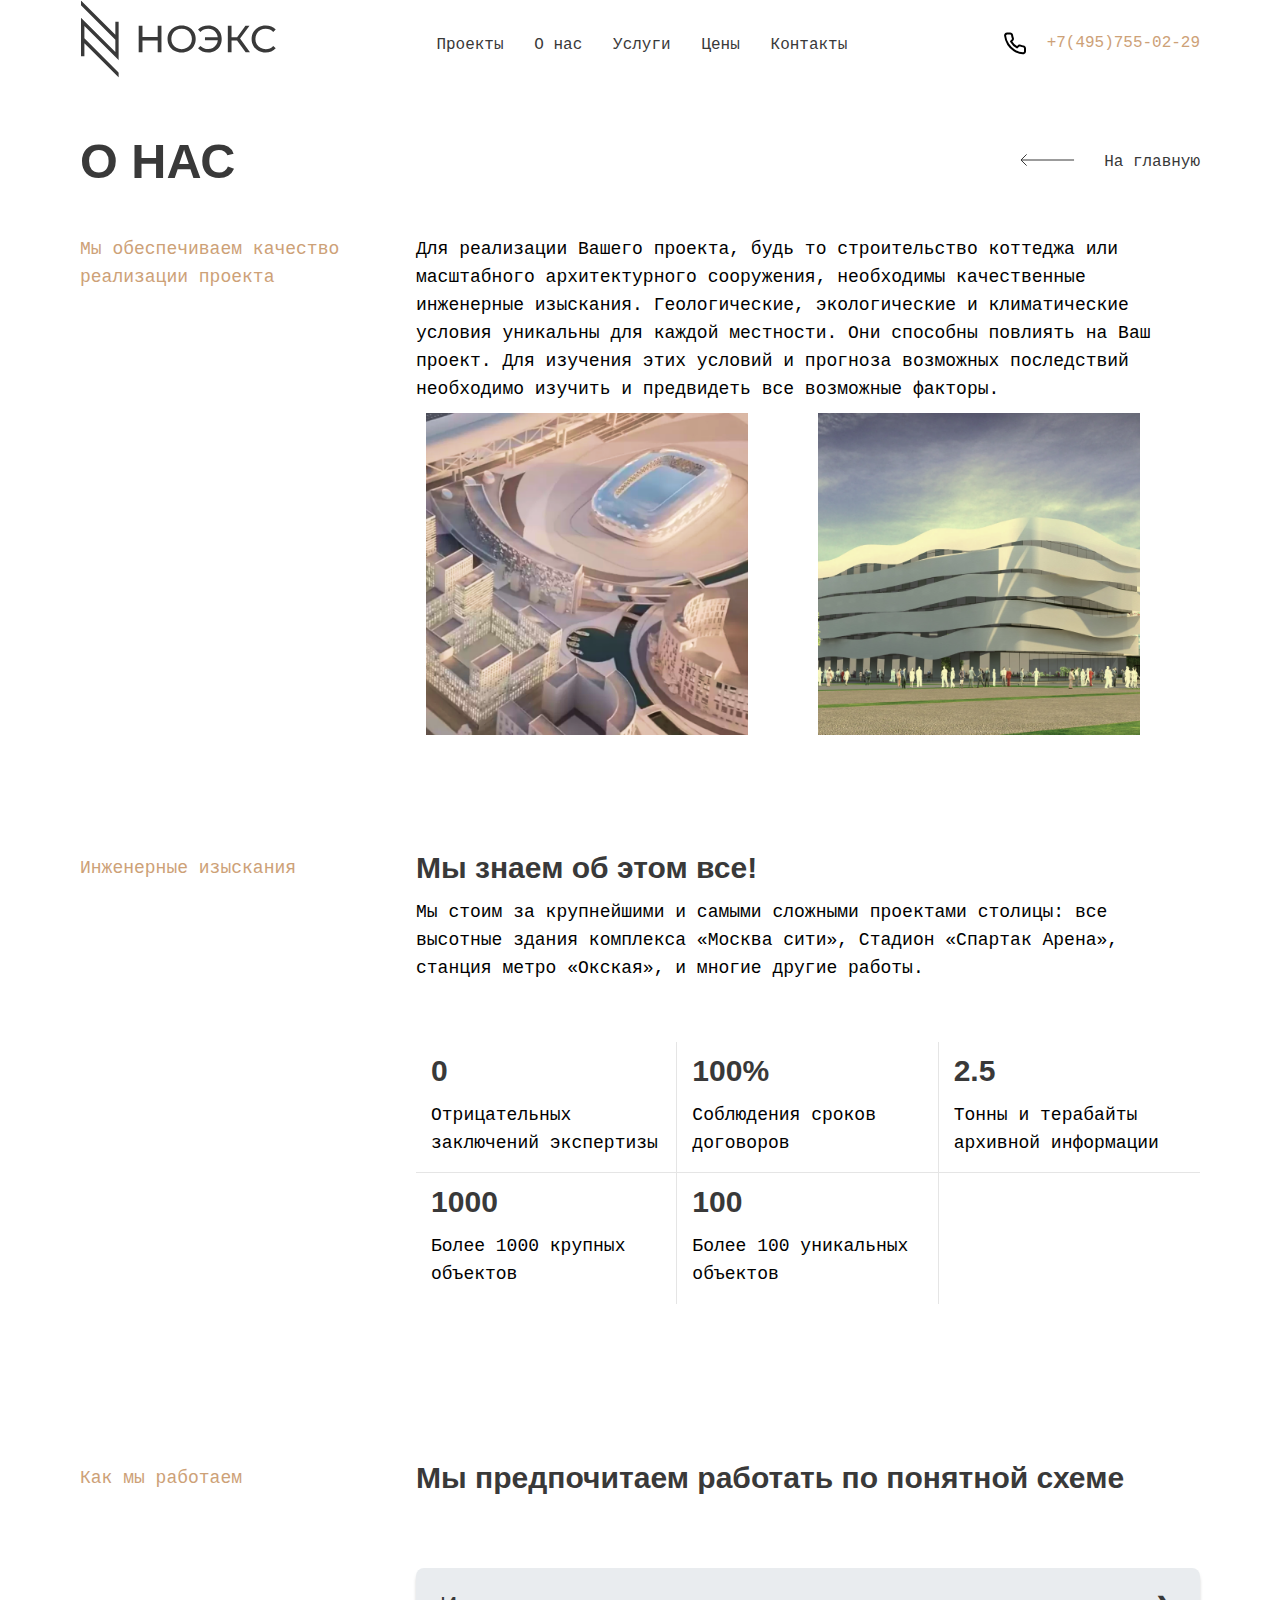
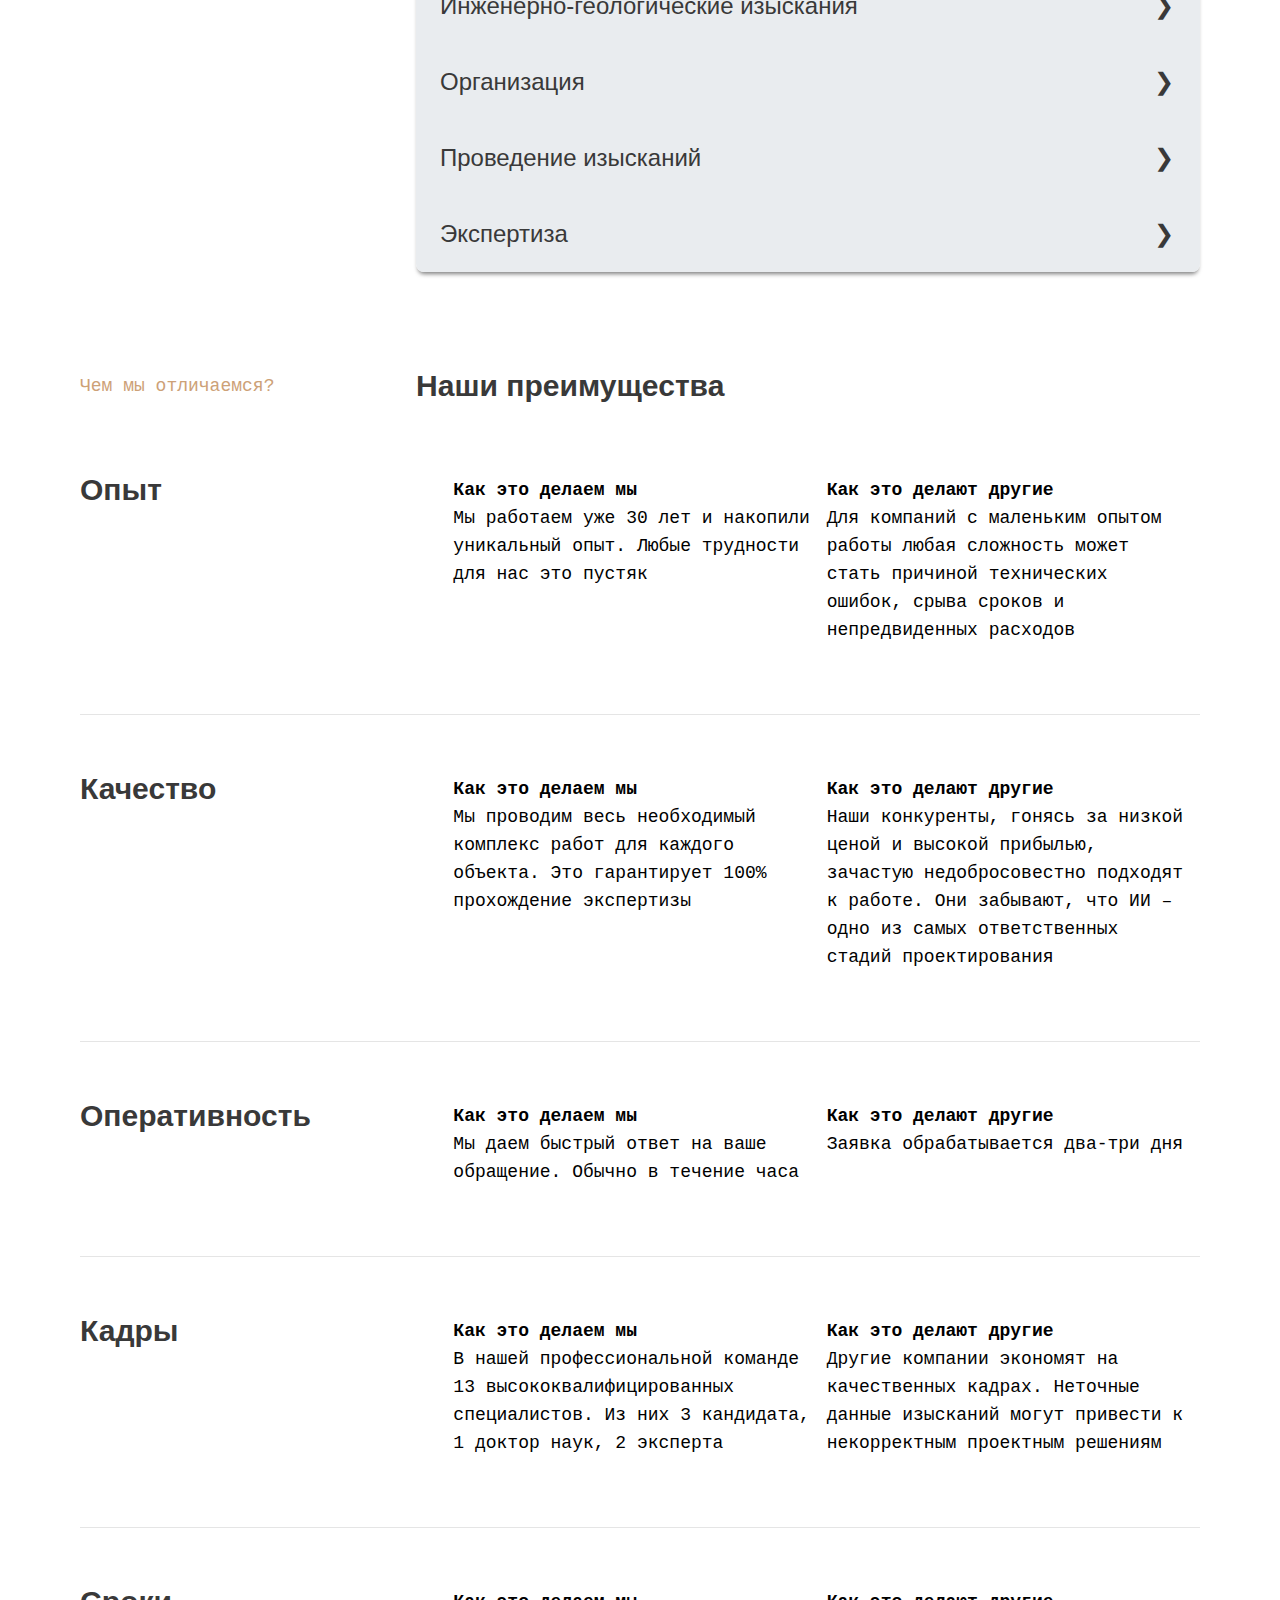
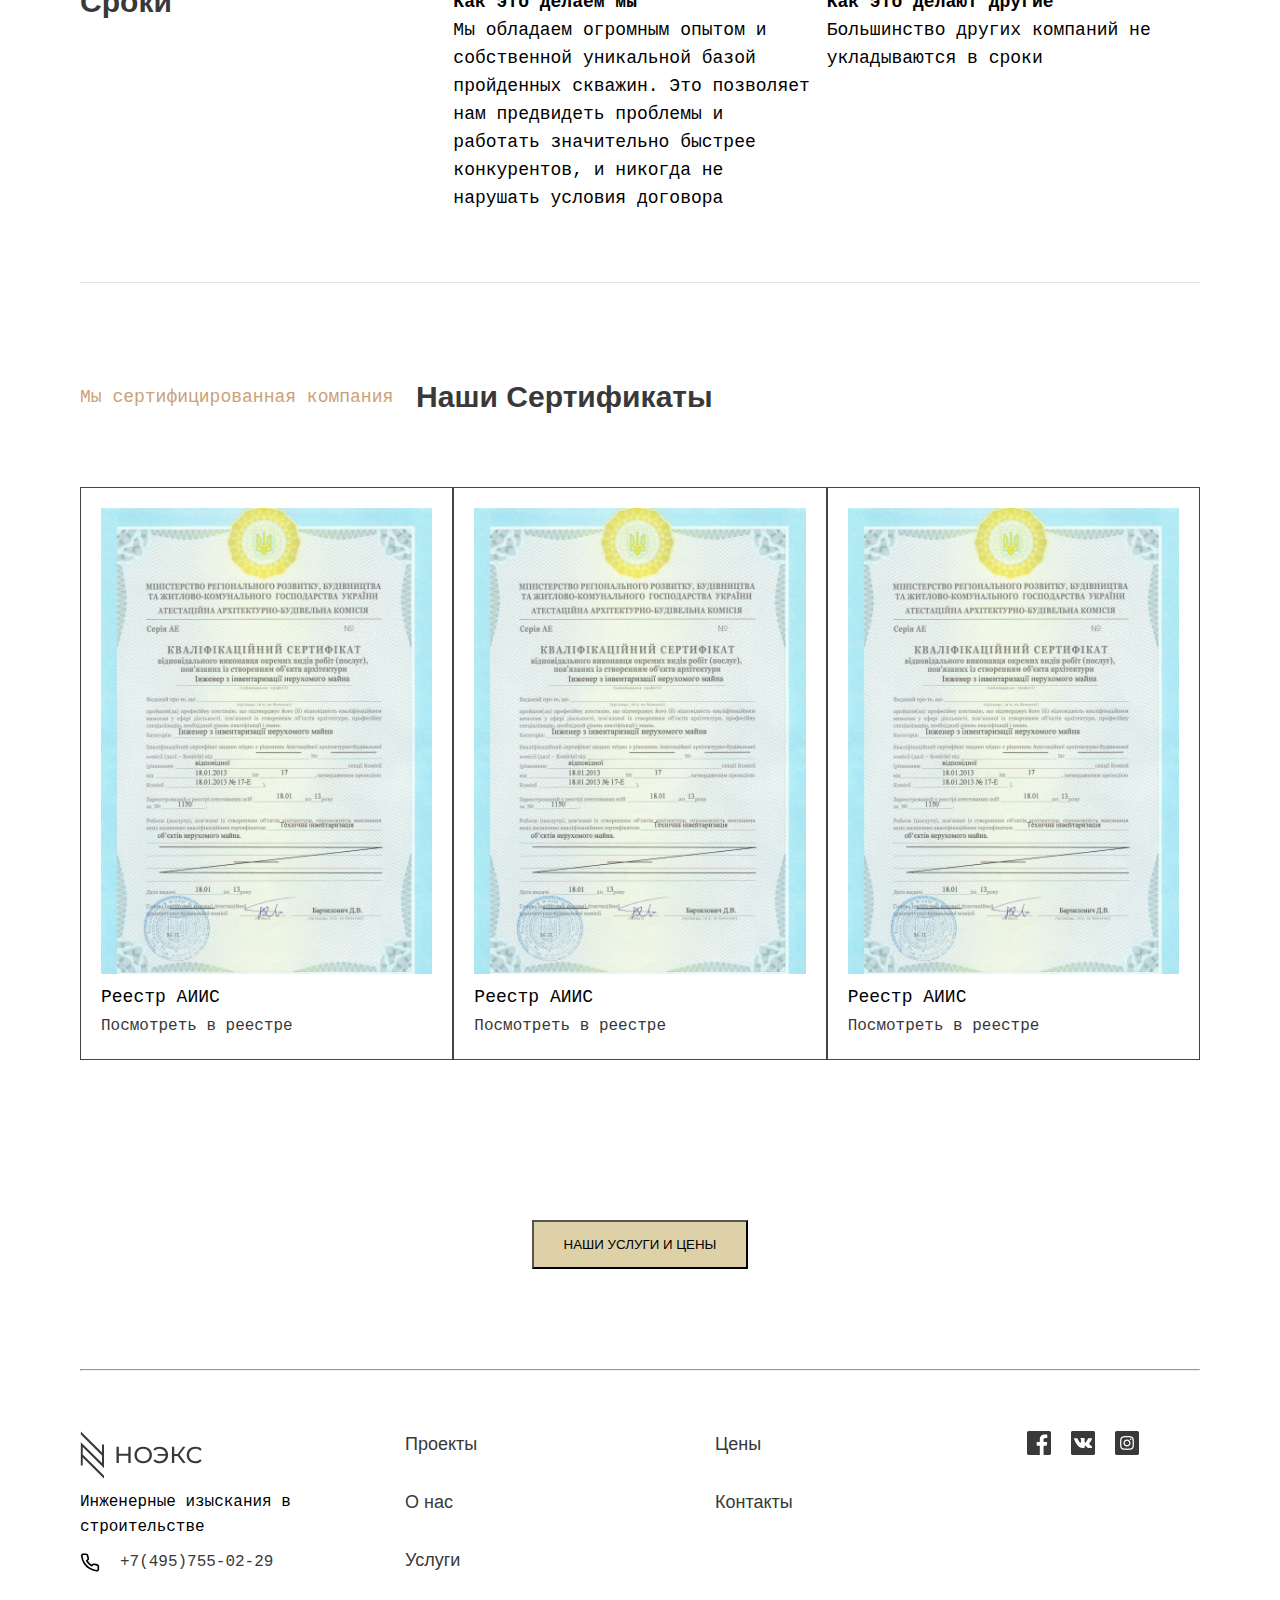
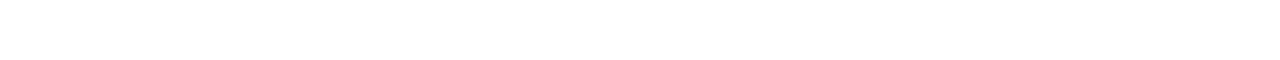
==== commit fe4162d4: "services page" ====
--- a/pages/about.html
+++ b/pages/about.html
@@ -135,27 +135,44 @@
                     <div>
                         <h3>Мы предпочитаем работать по понятной схеме</h3>
                     </div>
-                    <div class="accordion-container">
+                    <div class="tabs">
                         <!--TODO:accordion                        -->
-                        <button class="accordion">Подготовка</button>
-                        <div class="panel">Lorem ipsum dolor sit amet, consectetur adipisicing elit. Quisquam repellat
-                            similique vero voluptate? A commodi cupiditate dicta, dignissimos dolor earum illum itaque,
-                            iusto nesciunt officia officiis omnis ratione rerum sunt.
-                        </div>
-                        <button class="accordion">Организация</button>
-                        <div class="panel">Lorem ipsum dolor sit amet, consectetur adipisicing elit. Alias aliquid amet
-                            atque, culpa debitis dolore esse illum ipsa iure laboriosam laborum libero maxime odio omnis
-                            pariatur quas, quis quos sit.
-                        </div>
-                        <button class="accordion">Экспертиза</button>
-                        <div class="panel">Lorem ipsum dolor sit amet, consectetur adipisicing elit. Accusamus aut autem
-                            blanditiis ea, esse eveniet facere id ipsam ipsum modi molestiae neque officia quae quia quo
-                            sunt tenetur voluptas voluptatem!
-                        </div>
-                        <button class="accordion">Проведение изысканий</button>
-                        <div class="panel">Lorem ipsum dolor sit amet, consectetur adipisicing elit. Adipisci aspernatur
-                            beatae commodi dolor est expedita ipsum, itaque, modi natus, odio officia optio sunt ullam!
-                            Cumque quibusdam quis totam. Ea, laboriosam?
+                        <div class="tab">
+                            <input type="checkbox" id="check1">
+                            <label class="tab-label" for="check1">Инженерно-геологические изыскания</label>
+                            <div class="tab-content">
+                                <p>В этот период происходит постановка задач инженерных изысканий, горячее обсуждение и
+                                    утверждение необходимого технического задания, подготавливается договорная
+                                    документация и проверяются исходные данные. После проработки этих важных моментов,
+                                    заключается договор</p>
+                            </div>
+                        </div>
+                        <div class="tab">
+                            <input type="checkbox" id="check2">
+                            <label class="tab-label" for="check2">Организация</label>
+                            <div class="tab-content">
+                                <p>Lorem ipsum dolor sit amet, consectetur adipisicing elit. Doloremque explicabo illum
+                                    natus quia quibusdam quisquam quod sed sequi vel veritatis? Exercitationem facilis
+                                    harum molestias odio perspiciatis, quibusdam! Eaque, eligendi, praesentium.</p>
+                            </div>
+                        </div>
+                        <div class="tab">
+                            <input type="checkbox" id="check3">
+                            <label class="tab-label" for="check3">Проведение изысканий</label>
+                            <div class="tab-content">
+                                <p>Lorem ipsum dolor sit amet, consectetur adipisicing elit. Adipisci architecto atque
+                                    commodi cum dolor dolorem earum eum fugit incidunt iusto laboriosam placeat possimus
+                                    praesentium saepe, sint soluta, temporibus totam ullam.</p>
+                            </div>
+                        </div>
+                        <div class="tab">
+                            <input type="checkbox" id="check4">
+                            <label class="tab-label" for="check4">Экспертиза</label>
+                            <div class="tab-content">
+                                <p>Lorem ipsum dolor sit amet, consectetur adipisicing elit. Cupiditate delectus
+                                    doloribus dolorum ipsum iure nihil nobis, pariatur perferendis placeat quisquam
+                                    sequi tempore voluptas voluptate? Amet dolore minus officia quasi tempora?</p>
+                            </div>
                         </div>
                     </div>
 
@@ -281,7 +298,7 @@
         <section class="section section-7">
             <div>
                 <button class="btn-price upper-case">
-                   наши Услуги и цены
+                    наши Услуги и цены
                 </button>
             </div>
         </section>
@@ -339,6 +356,5 @@
         </div>
     </div>
 </footer>
-<script src="../js/index.js"></script>
 </body>
 </html>--- a/css/style.css
+++ b/css/style.css
@@ -35,7 +35,6 @@
 }
 
 a {
-    /*display: flex;*/
     text-decoration: none;
     color: #393939;
 }
@@ -60,6 +59,7 @@
     margin: 0 auto;
     padding: 0 10px;
 }
+
 .container-tittle {
     display: flex;
     justify-content: space-between;
@@ -67,7 +67,7 @@
     margin-bottom: 60px;
 }
 
-.container-tittle img{
+.container-tittle img {
     margin-right: 20px;
 }
 
@@ -105,6 +105,10 @@
     align-items: center;
     font-weight: 700;
     white-space: nowrap;
+}
+
+.phone a {
+    display: flex;
 }
 
 .phone img {
@@ -143,6 +147,10 @@
 .footer-phone {
     margin-top: 10px;
     white-space: nowrap;
+}
+
+.footer-phone a {
+    display: flex;
 }
 
 .footer-phone img {
@@ -487,33 +495,36 @@
     color: #393939;
 }
 
-@media  screen and (max-width: 767px) {
-    h1{
+@media screen and (max-width: 767px) {
+    h1 {
         font-size: 2rem;
     }
-    h2{
+
+    h2 {
         font-size: 1.5rem;
     }
-    h3{
+
+    h3 {
         font-size: 1.3rem;
     }
+
     .container {
         margin: 0 20px;
     }
 
     .header {
-        justify-content: space-around;
+        justify-content: space-between;
         margin-top: 20px;
     }
+
     .container-tittle {
         flex-direction: column;
     }
-    .container-tittle h1{
+
+    .container-tittle h1 {
         line-height: 34px;
         margin-bottom: 16px;
     }
-
-
 
     .logo {
         width: 100px;
@@ -566,11 +577,12 @@
         position: fixed;
         top: 20px;
         left: 20px;
-        width: 26px;
-        height: 26px;
+        width: 36px;
+        height: 36px;
+        padding: 5px;
         cursor: pointer;
         z-index: 6;
-        background-color: rgba(222, 222, 222, 0.8);
+        background-color: #DFD1A7;
     }
 
     .menu__btn > span,
@@ -578,7 +590,7 @@
     .menu__btn > span::after {
         display: block;
         position: absolute;
-        width: 100%;
+        width: 26px;
         height: 2px;
         background-color: #616161;
         transition-duration: .25s;
@@ -763,7 +775,7 @@
         left: 10%;
     }
 
-    .phone-number{
+    .phone-number {
         display: none;
     }
 }
